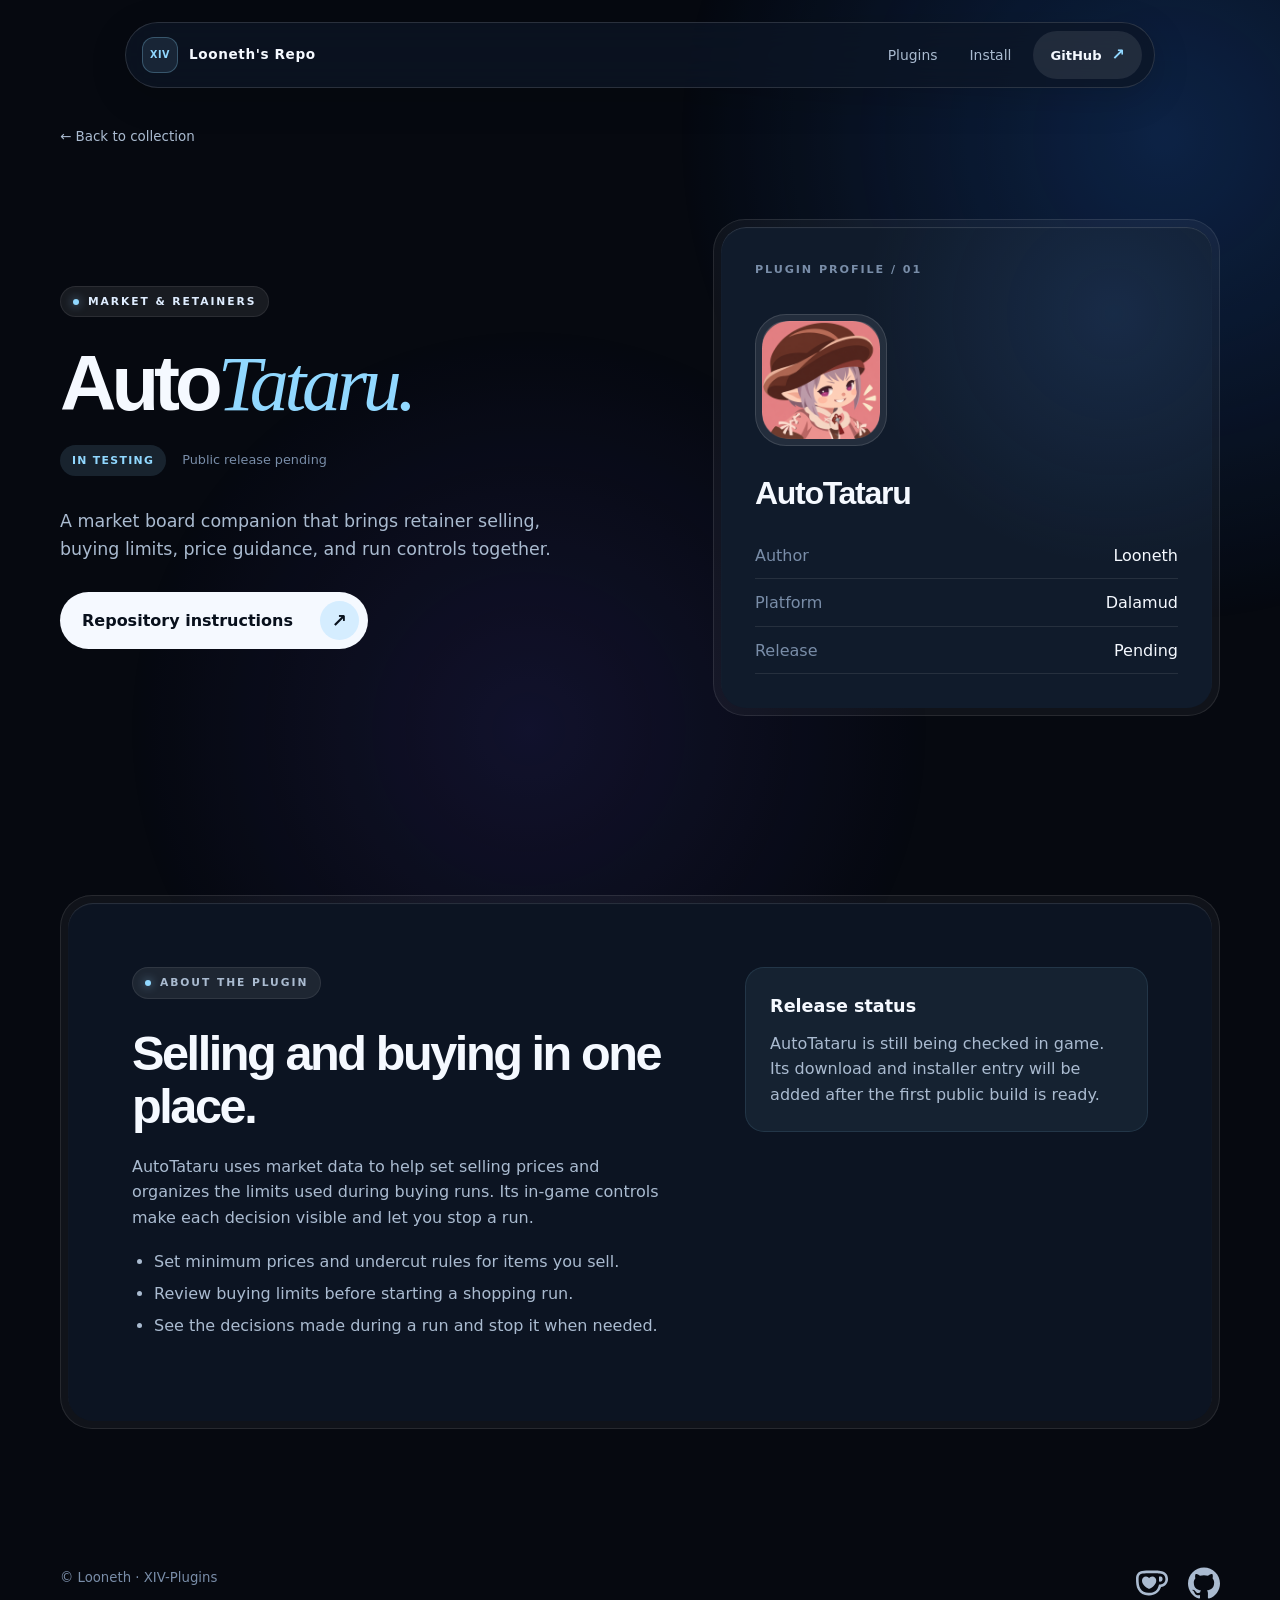
==== docs/plugins/autotataru/index.html @ 095dea59 "Initial release" ====
<!doctype html>
<html lang="en">
<head>
  <meta charset="utf-8">
  <meta name="viewport" content="width=device-width, initial-scale=1">
  <meta name="theme-color" content="#060910">
  <meta name="description" content="AutoTataru is Looneth's market board companion for retainer selling and price-guided buying. Public release pending.">
  <title>AutoTataru · XIV-Plugins</title>
  <link rel="icon" type="image/svg+xml" href="data:image/svg+xml,%3Csvg xmlns='http://www.w3.org/2000/svg' viewBox='0 0 64 64'%3E%3Crect x='3' y='3' width='58' height='58' rx='18' fill='%23060910' stroke='%2391d8ff' stroke-width='3'/%3E%3Ctext x='32' y='39' text-anchor='middle' font-family='sans-serif' font-size='20' font-weight='700' fill='%23f5f9ff'%3EXIV%3C/text%3E%3C/svg%3E">
  <link rel="stylesheet" href="../../assets/styles.css">
</head>
<body>
  <div class="ambient" aria-hidden="true"></div>
  <header class="site-nav">
    <div class="nav-inner">
      <a class="brand" href="../../" aria-label="Looneth's Repo home"><span class="brand-seal" aria-hidden="true">XIV</span><span>Looneth's Repo</span></a>
      <nav aria-label="Primary"><a href="../../#collection">Plugins</a><a href="../../#install">Install</a></nav>
      <a class="nav-github" href="https://github.com/EY4O/XIV-Plugins">GitHub <span aria-hidden="true">↗</span></a>
    </div>
  </header>

  <main class="layout-shell">
    <a class="back-link" href="../../">← Back to collection</a>
    <section class="detail-hero" aria-labelledby="plugin-name">
      <div class="detail-copy" data-reveal>
        <p class="eyebrow"><span class="eyebrow-point" aria-hidden="true"></span> Market &amp; retainers</p>
        <h1 id="plugin-name">Auto<em>Tataru.</em></h1>
        <div class="detail-status"><span class="status">In testing</span><span>Public release pending</span></div>
        <p class="detail-summary">A market board companion that brings retainer selling, buying limits, price guidance, and run controls together.</p>
        <a class="cta" href="../../#install"><span>Repository instructions</span><span class="cta-icon" aria-hidden="true">↗</span></a>
      </div>
      <div class="detail-shell" data-reveal>
        <div class="detail-card">
          <p class="overline">Plugin profile / 01</p>
          <div class="feature-icon-shell"><div class="feature-icon-core"><img src="../../assets/autotataru-icon.png" alt="AutoTataru icon" width="116" height="116"></div></div>
          <h2>AutoTataru</h2>
          <dl>
            <div><dt>Author</dt><dd>Looneth</dd></div>
            <div><dt>Platform</dt><dd>Dalamud</dd></div>
            <div><dt>Release</dt><dd>Pending</dd></div>
          </dl>
        </div>
      </div>
    </section>

    <section class="detail-content" aria-labelledby="about-title" data-reveal>
      <div class="content-shell">
        <div class="content-core">
          <div>
            <p class="eyebrow"><span class="eyebrow-point" aria-hidden="true"></span> About the plugin</p>
            <h2 id="about-title">Selling and buying in one place.</h2>
            <p>AutoTataru uses market data to help set selling prices and organizes the limits used during buying runs. Its in-game controls make each decision visible and let you stop a run.</p>
            <ul>
              <li>Set minimum prices and undercut rules for items you sell.</li>
              <li>Review buying limits before starting a shopping run.</li>
              <li>See the decisions made during a run and stop it when needed.</li>
            </ul>
          </div>
          <aside class="release-note">
            <h3>Release status</h3>
            <p>AutoTataru is still being checked in game. Its download and installer entry will be added after the first public build is ready.</p>
          </aside>
        </div>
      </div>
    </section>
  </main>

  <footer class="site-footer layout-shell">
    <span>© Looneth · XIV-Plugins</span>
    <div class="footer-social" aria-label="Community links">
      <a class="social-link" href="https://ko-fi.com/looneth" aria-label="Support Looneth on Ko-fi" title="Ko-fi"><span class="social-icon social-kofi" aria-hidden="true"></span></a>
      <a class="social-link" href="https://github.com/EY4O/XIV-Plugins" aria-label="XIV-Plugins on GitHub" title="GitHub"><span class="social-icon social-github" aria-hidden="true"></span></a>
    </div>
  </footer>
  <script>
    if ('IntersectionObserver' in window && !matchMedia('(prefers-reduced-motion: reduce)').matches) {
      const blocks = document.querySelectorAll('[data-reveal]');
      document.documentElement.classList.add('motion');
      blocks.forEach(block => block.classList.add('awaiting-reveal'));
      const observer = new IntersectionObserver(entries => {
        entries.forEach(entry => {
          if (!entry.isIntersecting) return;
          entry.target.classList.remove('awaiting-reveal');
          entry.target.classList.add('revealed');
          observer.unobserve(entry.target);
        });
      }, { threshold: 0.08 });
      blocks.forEach(block => observer.observe(block));
    }
  </script>
</body>
</html>
---- docs/assets/styles.css ----
:root {
  color-scheme: dark;
  --bg: #060910;
  --surface: #0c1422;
  --surface-2: #101b2b;
  --text: #f5f9ff;
  --muted: #aabbd0;
  --subtle: #798da8;
  --accent: #91d8ff;
  --line: rgba(245, 249, 255, .11);
  font-family: "Geist", "Segoe UI Variable", system-ui, sans-serif;
  font-synthesis: none;
}
* { box-sizing: border-box; }
html { scroll-behavior: smooth; }
body { margin: 0; min-width: 320px; background: var(--bg); color: var(--text); line-height: 1.6; }
body > *:not(.ambient) { position: relative; z-index: 1; }
.ambient { position: fixed; inset: -12%; z-index: 0; pointer-events: none; background: radial-gradient(circle at 83% 22%, rgba(30, 95, 193, .39), transparent 31%), radial-gradient(circle at 43% 75%, rgba(71, 61, 171, .24), transparent 33%); opacity: .78; animation: drift 25s cubic-bezier(.32,.72,0,1) infinite alternate; }
@keyframes drift { from { transform: translate3d(-1%, 0, 0); } to { transform: translate3d(1.5%, -1.5%, 0); } }
a { color: inherit; }
button { font: inherit; }
img { max-width: 100%; }
::selection { background: #2265a5; color: #fff; }
.layout-shell { width: min(1160px, calc(100% - 48px)); margin-inline: auto; }

.site-nav { position: sticky !important; top: 18px; z-index: 10 !important; width: min(1030px, calc(100% - 36px)); margin: 22px auto 0; border-radius: 999px; background: rgba(13, 22, 38, .76); box-shadow: inset 0 0 0 1px rgba(255,255,255,.13), 0 10px 38px rgba(0,0,0,.16); backdrop-filter: blur(20px); -webkit-backdrop-filter: blur(20px); }
.nav-inner { min-height: 66px; display: flex; align-items: center; justify-content: space-between; gap: 22px; padding: 8px 13px 8px 17px; }
.brand { display: inline-flex; align-items: center; gap: 11px; flex: none; text-decoration: none; font-size: .85rem; font-weight: 750; letter-spacing: .045em; }
.brand-seal { width: 36px; height: 36px; display: inline-grid; place-items: center; border-radius: 12px; background: rgba(145,216,255,.1); box-shadow: inset 0 0 0 1px rgba(145,216,255,.27); color: var(--accent); font-size: .6rem; font-weight: 700; }
.nav-inner nav { display: flex; align-items: center; gap: 32px; margin-left: auto; }
.nav-inner nav a { color: var(--muted); text-decoration: none; font-size: .87rem; }
.nav-inner nav a:hover { color: var(--text); }
.nav-github { display: inline-flex; align-items: center; gap: 10px; flex: none; padding: 11px 17px; border-radius: 999px; background: rgba(255,255,255,.09); text-decoration: none; font-size: .82rem; font-weight: 650; }
.nav-github span { color: var(--accent); font-size: 1rem; }

.hero { display: grid; grid-template-columns: minmax(0, .98fr) minmax(0, 1.02fr); align-items: center; gap: clamp(42px, 7vw, 105px); min-height: 680px; padding-top: 90px; padding-bottom: 110px; }
.hero-copy { max-width: 560px; }
.eyebrow { display: inline-flex; align-items: center; gap: 9px; width: max-content; max-width: 100%; margin: 0 0 28px; padding: 7px 13px; border-radius: 999px; background: rgba(255,255,255,.075); box-shadow: inset 0 0 0 1px rgba(255,255,255,.08); color: #dfedff; font-size: .67rem; font-weight: 650; letter-spacing: .18em; text-transform: uppercase; }
.eyebrow-point { width: 6px; height: 6px; flex: none; border-radius: 50%; background: var(--accent); box-shadow: 0 0 10px rgba(145,216,255,.66); }
h1, h2, h3, p { margin-top: 0; }
h1, h2, h3 { font-weight: 650; }
h1 { margin-bottom: 26px; font-family: "Clash Display", "Aptos Display", "Segoe UI Variable", sans-serif; font-size: clamp(3.7rem, 6.1vw, 6.5rem); line-height: .99; letter-spacing: -.064em; }
h1 em { color: var(--accent); font-family: "PP Editorial New", "Instrument Serif", Georgia, serif; font-weight: 400; letter-spacing: -.055em; }
.hero-intro { max-width: 500px; margin-bottom: 30px; color: var(--muted); font-size: 1.08rem; line-height: 1.72; }
.hero-note { margin: 20px 0 0; color: var(--subtle); font-size: .82rem; }
.cta { display: inline-flex; align-items: center; justify-content: space-between; gap: 27px; min-height: 57px; padding: 8px 9px 8px 22px; border-radius: 999px; background: var(--text); color: #08101c; text-decoration: none; font-weight: 750; transition: transform .5s cubic-bezier(.32,.72,0,1); }
.cta:active, .copy-button:active { transform: scale(.98); }
.cta-icon { display: inline-grid; place-items: center; width: 39px; height: 39px; border-radius: 50%; background: #d5edff; font-size: 1.15rem; transition: transform .5s cubic-bezier(.32,.72,0,1); }
.cta:hover .cta-icon { transform: translate(3px,-2px) scale(1.05); }

.feature-shell, .install-shell, .detail-shell, .content-shell { padding: 8px; border-radius: 32px; background: rgba(255,255,255,.045); box-shadow: inset 0 0 0 1px rgba(255,255,255,.095); }
.feature-shell { scroll-margin-top: 110px; transform: rotate(1.5deg); transition: transform .7s cubic-bezier(.32,.72,0,1); }
.feature-shell:hover { transform: rotate(0) translateY(-4px); }
.feature-card { min-height: 505px; display: flex; flex-direction: column; padding: 30px; border-radius: 25px; background: radial-gradient(circle at 76% 25%, rgba(64,126,218,.22), transparent 45%), var(--surface-2); box-shadow: inset 0 1px 1px rgba(255,255,255,.14); }
.feature-top, .feature-bottom { display: flex; align-items: center; justify-content: space-between; gap: 18px; }
.overline { margin: 0; color: var(--subtle); font-size: .7rem; font-weight: 700; letter-spacing: .17em; text-transform: uppercase; }
.status { display: inline-block; padding: 7px 12px; border-radius: 999px; background: rgba(145,216,255,.13); color: var(--accent); font-size: .68rem; font-weight: 750; letter-spacing: .12em; text-transform: uppercase; white-space: nowrap; }
.feature-icon-shell { width: 132px; height: 132px; margin-top: 48px; padding: 7px; border-radius: 31px; background: rgba(255,255,255,.08); box-shadow: inset 0 0 0 1px rgba(255,255,255,.12); }
.feature-icon-core { width: 100%; height: 100%; overflow: hidden; border-radius: 24px; box-shadow: inset 0 1px 1px rgba(255,255,255,.15); }
.feature-icon-core img { width: 100%; height: 100%; object-fit: cover; }
.feature-content { margin-top: 26px; }
.feature-content h2 { margin: 9px 0 7px; font-family: "Clash Display", "Aptos Display", "Segoe UI Variable", sans-serif; font-size: clamp(2rem, 3vw, 2.65rem); letter-spacing: -.045em; }
.feature-content p:last-child { max-width: 390px; margin-bottom: 0; color: var(--muted); font-size: .97rem; }
.feature-bottom { margin-top: auto; padding-top: 23px; color: var(--subtle); font-size: .79rem; }
.round-link { width: 44px; height: 44px; display: inline-grid; place-items: center; border-radius: 50%; background: var(--text); color: #08101c; text-decoration: none; font-size: 1.3rem; transition: transform .5s cubic-bezier(.32,.72,0,1); }
.round-link:hover { transform: translate(3px,-3px) scale(1.05); }

.install-section { padding-top: 92px; padding-bottom: 136px; scroll-margin-top: 125px; }
.install-core { display: grid; grid-template-columns: minmax(0, .85fr) minmax(0, 1.15fr); gap: 72px; padding: clamp(32px, 5vw, 70px); border-radius: 25px; background: var(--surface); box-shadow: inset 0 1px 1px rgba(255,255,255,.13); }
.install-heading h2 { max-width: 390px; margin-bottom: 20px; font-family: "Clash Display", "Aptos Display", "Segoe UI Variable", sans-serif; font-size: clamp(2.4rem, 4vw, 4rem); line-height: 1.04; letter-spacing: -.055em; }
.install-heading p:last-child { max-width: 360px; color: var(--muted); }
.steps { list-style: none; margin: 0; padding: 0; }
.steps li { display: grid; grid-template-columns: 30px 1fr; gap: 15px; padding: 15px 0; box-shadow: inset 0 -1px rgba(255,255,255,.09); }
.steps li:first-child { padding-top: 0; }
.steps li span { color: var(--accent); font-family: "Geist Mono", "Cascadia Code", monospace; font-size: .78rem; }
.steps p { margin: 0; color: var(--muted); font-size: .94rem; }
.steps strong { color: var(--text); font-weight: 600; }
kbd { padding: 2px 6px; border-radius: 5px; background: rgba(255,255,255,.09); color: var(--text); font-family: "Geist Mono", "Cascadia Code", monospace; font-size: .8em; }
.feed-row { display: flex; align-items: stretch; gap: 9px; margin-top: 23px; }
.feed-row code { display: flex; align-items: center; flex: 1; min-width: 0; overflow-wrap: anywhere; padding: 13px 15px; border-radius: 14px; background: rgba(255,255,255,.045); box-shadow: inset 0 0 0 1px rgba(255,255,255,.075); color: #e5f2ff; font-family: "Geist Mono", "Cascadia Code", monospace; font-size: .78rem; }
.copy-button { display: inline-flex; align-items: center; gap: 9px; flex: none; padding: 7px 8px 7px 17px; border: 0; border-radius: 999px; background: var(--text); color: #08101c; font-size: .82rem; font-weight: 750; cursor: pointer; transition: transform .5s cubic-bezier(.32,.72,0,1); }
.copy-symbol { display: inline-grid; place-items: center; width: 31px; height: 31px; border-radius: 50%; background: #d5edff; font-size: 1rem; transition: transform .5s cubic-bezier(.32,.72,0,1); }
.copy-button:hover .copy-symbol { transform: translate(2px,-2px) scale(1.05); }
.copy-feedback { min-height: 1.5em; margin: 10px 0 0; color: var(--accent); font-size: .85rem; }
.feed-note { margin: 0; color: var(--subtle); font-size: .82rem; }
.site-footer { display: flex; justify-content: space-between; flex-wrap: wrap; gap: 12px 30px; padding-bottom: 42px; color: var(--subtle); font-size: .83rem; }
.site-footer a { color: var(--muted); text-decoration: none; }
.site-footer a:hover { color: var(--text); }
.footer-social { display: flex; align-items: center; gap: 8px; margin: -6px -6px -6px 0; }
.social-link { width: 44px; height: 44px; display: inline-grid; place-items: center; border-radius: 50%; }
.social-icon { display: block; width: 32px; height: 32px; background: var(--muted); -webkit-mask-repeat: no-repeat; mask-repeat: no-repeat; -webkit-mask-position: center; mask-position: center; -webkit-mask-size: contain; mask-size: contain; transition: background-color .3s cubic-bezier(.32,.72,0,1), transform .3s cubic-bezier(.32,.72,0,1); }
.social-kofi { -webkit-mask-image: url('kofi.svg'); mask-image: url('kofi.svg'); }
.social-github { -webkit-mask-image: url('github.svg'); mask-image: url('github.svg'); }
.social-link:hover .social-icon, .social-link:focus-visible .social-icon { background: var(--accent); transform: translateY(-2px); }
.social-link:hover .social-kofi, .social-link:focus-visible .social-kofi { background: #ff6433; }

.back-link { display: inline-block; margin-top: 38px; color: var(--muted); text-decoration: none; font-size: .84rem; }
.back-link:hover { color: var(--text); }
.detail-hero { display: grid; grid-template-columns: minmax(0, 1fr) minmax(0, .9fr); gap: clamp(45px, 7vw, 110px); align-items: center; min-height: 640px; padding-top: 70px; padding-bottom: 105px; }
.detail-copy h1 { margin-bottom: 22px; }
.detail-summary { max-width: 520px; margin-bottom: 28px; color: var(--muted); font-size: 1.09rem; }
.detail-status { display: flex; align-items: center; gap: 16px; margin-bottom: 32px; }
.detail-status span:last-child { color: var(--subtle); font-size: .8rem; }
.detail-card { min-height: 480px; display: flex; flex-direction: column; padding: 34px; border-radius: 25px; background: radial-gradient(circle at 80% 18%, rgba(64,126,218,.16), transparent 45%), var(--surface-2); box-shadow: inset 0 1px 1px rgba(255,255,255,.14); }
.detail-card .feature-icon-shell { margin-top: 35px; }
.detail-card h2 { margin: 22px 0 13px; font-family: "Clash Display", "Aptos Display", "Segoe UI Variable", sans-serif; font-size: 2rem; letter-spacing: -.04em; }
.detail-card dl { margin: auto 0 0; }
.detail-card dl div { display: flex; justify-content: space-between; gap: 15px; padding: 11px 0; box-shadow: inset 0 -1px rgba(255,255,255,.09); }
.detail-card dt { color: var(--subtle); }
.detail-card dd { margin: 0; text-align: right; }
.detail-content { padding-top: 74px; padding-bottom: 138px; }
.content-core { display: grid; grid-template-columns: minmax(0, 1.15fr) minmax(260px, .85fr); gap: 68px; padding: clamp(30px, 5vw, 70px); border-radius: 25px; background: var(--surface); box-shadow: inset 0 1px 1px rgba(255,255,255,.13); }
.content-core h2 { margin-bottom: 20px; font-family: "Clash Display", "Aptos Display", "Segoe UI Variable", sans-serif; font-size: clamp(2.2rem, 3.8vw, 3.6rem); line-height: 1.1; letter-spacing: -.05em; }
.content-core p, .content-core li { color: var(--muted); }
.content-core ul { padding-left: 22px; }
.content-core li { padding: 3px 0; }
.release-note { align-self: start; padding: 25px; border-radius: 19px; background: rgba(145,216,255,.065); box-shadow: inset 0 0 0 1px rgba(145,216,255,.11); }
.release-note h3 { margin-bottom: 10px; font-size: 1.1rem; }
.release-note p:last-child { margin-bottom: 0; }

html.motion [data-reveal].awaiting-reveal { opacity: 0; transform: translateY(42px); }
html.motion [data-reveal].revealed { opacity: 1; transform: translateY(0); transition: opacity .85s cubic-bezier(.32,.72,0,1), transform .85s cubic-bezier(.32,.72,0,1); }
:focus-visible { outline: 3px solid var(--accent); outline-offset: 4px; }
@media (max-width: 768px) {
  .layout-shell { width: calc(100% - 32px); }
  .site-nav { top: 12px; width: calc(100% - 24px); margin-top: 12px; }
  .nav-inner { min-height: 58px; padding: 7px 9px 7px 13px; gap: 11px; }
  .brand { gap: 7px; font-size: .72rem; }
  .brand-seal { width: 31px; height: 31px; font-size: .52rem; border-radius: 10px; }
  .nav-inner nav { gap: 15px; }
  .nav-inner nav a { font-size: .76rem; }
  .nav-github { display: none; }
  .hero, .detail-hero { grid-template-columns: 1fr; min-height: 0; gap: 48px; padding-top: 73px; padding-bottom: 85px; }
  .hero-copy { max-width: none; }
  h1 { max-width: 640px; font-size: clamp(3.6rem, 11vw, 5.7rem); }
  .feature-shell { transform: none; }
  .feature-shell:hover { transform: translateY(-3px); }
  .install-section { padding-top: 48px; padding-bottom: 100px; }
  .install-core, .content-core { grid-template-columns: 1fr; gap: 37px; padding: 34px; }
  .detail-content { padding-top: 40px; padding-bottom: 100px; }
}
@media (max-width: 500px) {
  .hero { padding-top: 58px; gap: 45px; }
  h1 { font-size: clamp(3.2rem, 12vw, 4.5rem); }
  .feature-card { min-height: 470px; padding: 25px; }
  .feature-icon-shell { margin-top: 40px; }
  .install-core, .content-core { padding: 27px; }
  .feed-row { flex-wrap: wrap; }
  .feed-row code, .copy-button { width: 100%; }
  .copy-button { justify-content: space-between; }
  .detail-card { min-height: 440px; padding: 27px; }
}
@media (prefers-reduced-motion: reduce) {
  html { scroll-behavior: auto; }
  .ambient { animation: none; }
  .feature-shell, .cta, .cta-icon, .round-link, .copy-button, .copy-symbol, .social-icon, html.motion [data-reveal].revealed { transition: none; }
  html.motion [data-reveal].awaiting-reveal { opacity: 1; transform: none; }
}
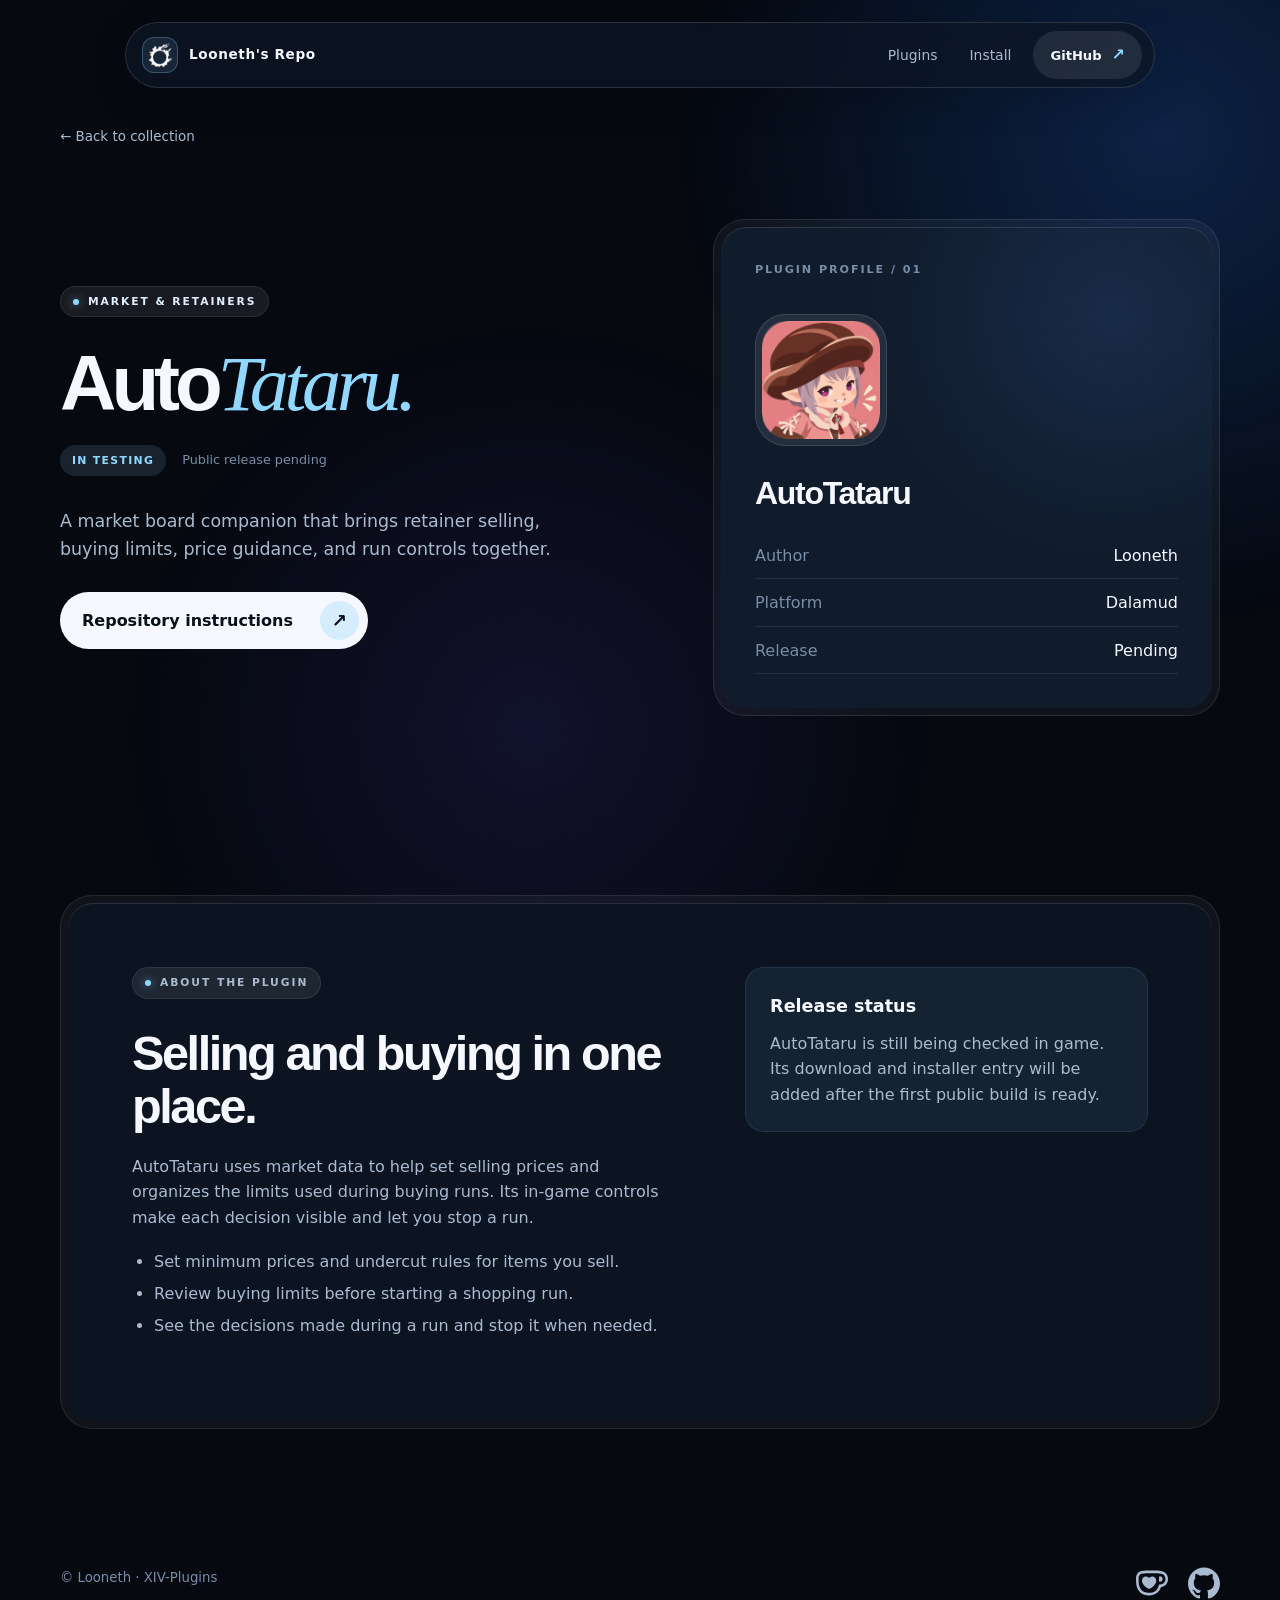
==== commit 68955c2b: "Use Dalamud icon in site navigation and favicon" ====
--- a/docs/plugins/autotataru/index.html
+++ b/docs/plugins/autotataru/index.html
@@ -6,14 +6,14 @@
   <meta name="theme-color" content="#060910">
   <meta name="description" content="AutoTataru is Looneth's market board companion for retainer selling and price-guided buying. Public release pending.">
   <title>AutoTataru · XIV-Plugins</title>
-  <link rel="icon" type="image/svg+xml" href="data:image/svg+xml,%3Csvg xmlns='http://www.w3.org/2000/svg' viewBox='0 0 64 64'%3E%3Crect x='3' y='3' width='58' height='58' rx='18' fill='%23060910' stroke='%2391d8ff' stroke-width='3'/%3E%3Ctext x='32' y='39' text-anchor='middle' font-family='sans-serif' font-size='20' font-weight='700' fill='%23f5f9ff'%3EXIV%3C/text%3E%3C/svg%3E">
+  <link rel="icon" type="image/png" href="../../assets/dalamud.png">
   <link rel="stylesheet" href="../../assets/styles.css">
 </head>
 <body>
   <div class="ambient" aria-hidden="true"></div>
   <header class="site-nav">
     <div class="nav-inner">
-      <a class="brand" href="../../" aria-label="Looneth's Repo home"><span class="brand-seal" aria-hidden="true">XIV</span><span>Looneth's Repo</span></a>
+      <a class="brand" href="../../" aria-label="Looneth's Repo home"><span class="brand-seal" aria-hidden="true"><img src="../../assets/dalamud.png" alt="" width="28" height="28"></span><span>Looneth's Repo</span></a>
       <nav aria-label="Primary"><a href="../../#collection">Plugins</a><a href="../../#install">Install</a></nav>
       <a class="nav-github" href="https://github.com/EY4O/XIV-Plugins">GitHub <span aria-hidden="true">↗</span></a>
     </div>
--- a/docs/assets/styles.css
+++ b/docs/assets/styles.css
@@ -26,7 +26,8 @@
 .site-nav { position: sticky !important; top: 18px; z-index: 10 !important; width: min(1030px, calc(100% - 36px)); margin: 22px auto 0; border-radius: 999px; background: rgba(13, 22, 38, .76); box-shadow: inset 0 0 0 1px rgba(255,255,255,.13), 0 10px 38px rgba(0,0,0,.16); backdrop-filter: blur(20px); -webkit-backdrop-filter: blur(20px); }
 .nav-inner { min-height: 66px; display: flex; align-items: center; justify-content: space-between; gap: 22px; padding: 8px 13px 8px 17px; }
 .brand { display: inline-flex; align-items: center; gap: 11px; flex: none; text-decoration: none; font-size: .85rem; font-weight: 750; letter-spacing: .045em; }
-.brand-seal { width: 36px; height: 36px; display: inline-grid; place-items: center; border-radius: 12px; background: rgba(145,216,255,.1); box-shadow: inset 0 0 0 1px rgba(145,216,255,.27); color: var(--accent); font-size: .6rem; font-weight: 700; }
+.brand-seal { width: 36px; height: 36px; display: inline-grid; place-items: center; border-radius: 12px; background: rgba(145,216,255,.1); box-shadow: inset 0 0 0 1px rgba(145,216,255,.27); }
+.brand-seal img { display: block; width: 28px; height: 28px; object-fit: contain; }
 .nav-inner nav { display: flex; align-items: center; gap: 32px; margin-left: auto; }
 .nav-inner nav a { color: var(--muted); text-decoration: none; font-size: .87rem; }
 .nav-inner nav a:hover { color: var(--text); }
@@ -126,7 +127,8 @@
   .site-nav { top: 12px; width: calc(100% - 24px); margin-top: 12px; }
   .nav-inner { min-height: 58px; padding: 7px 9px 7px 13px; gap: 11px; }
   .brand { gap: 7px; font-size: .72rem; }
-  .brand-seal { width: 31px; height: 31px; font-size: .52rem; border-radius: 10px; }
+  .brand-seal { width: 31px; height: 31px; border-radius: 10px; }
+  .brand-seal img { width: 24px; height: 24px; }
   .nav-inner nav { gap: 15px; }
   .nav-inner nav a { font-size: .76rem; }
   .nav-github { display: none; }
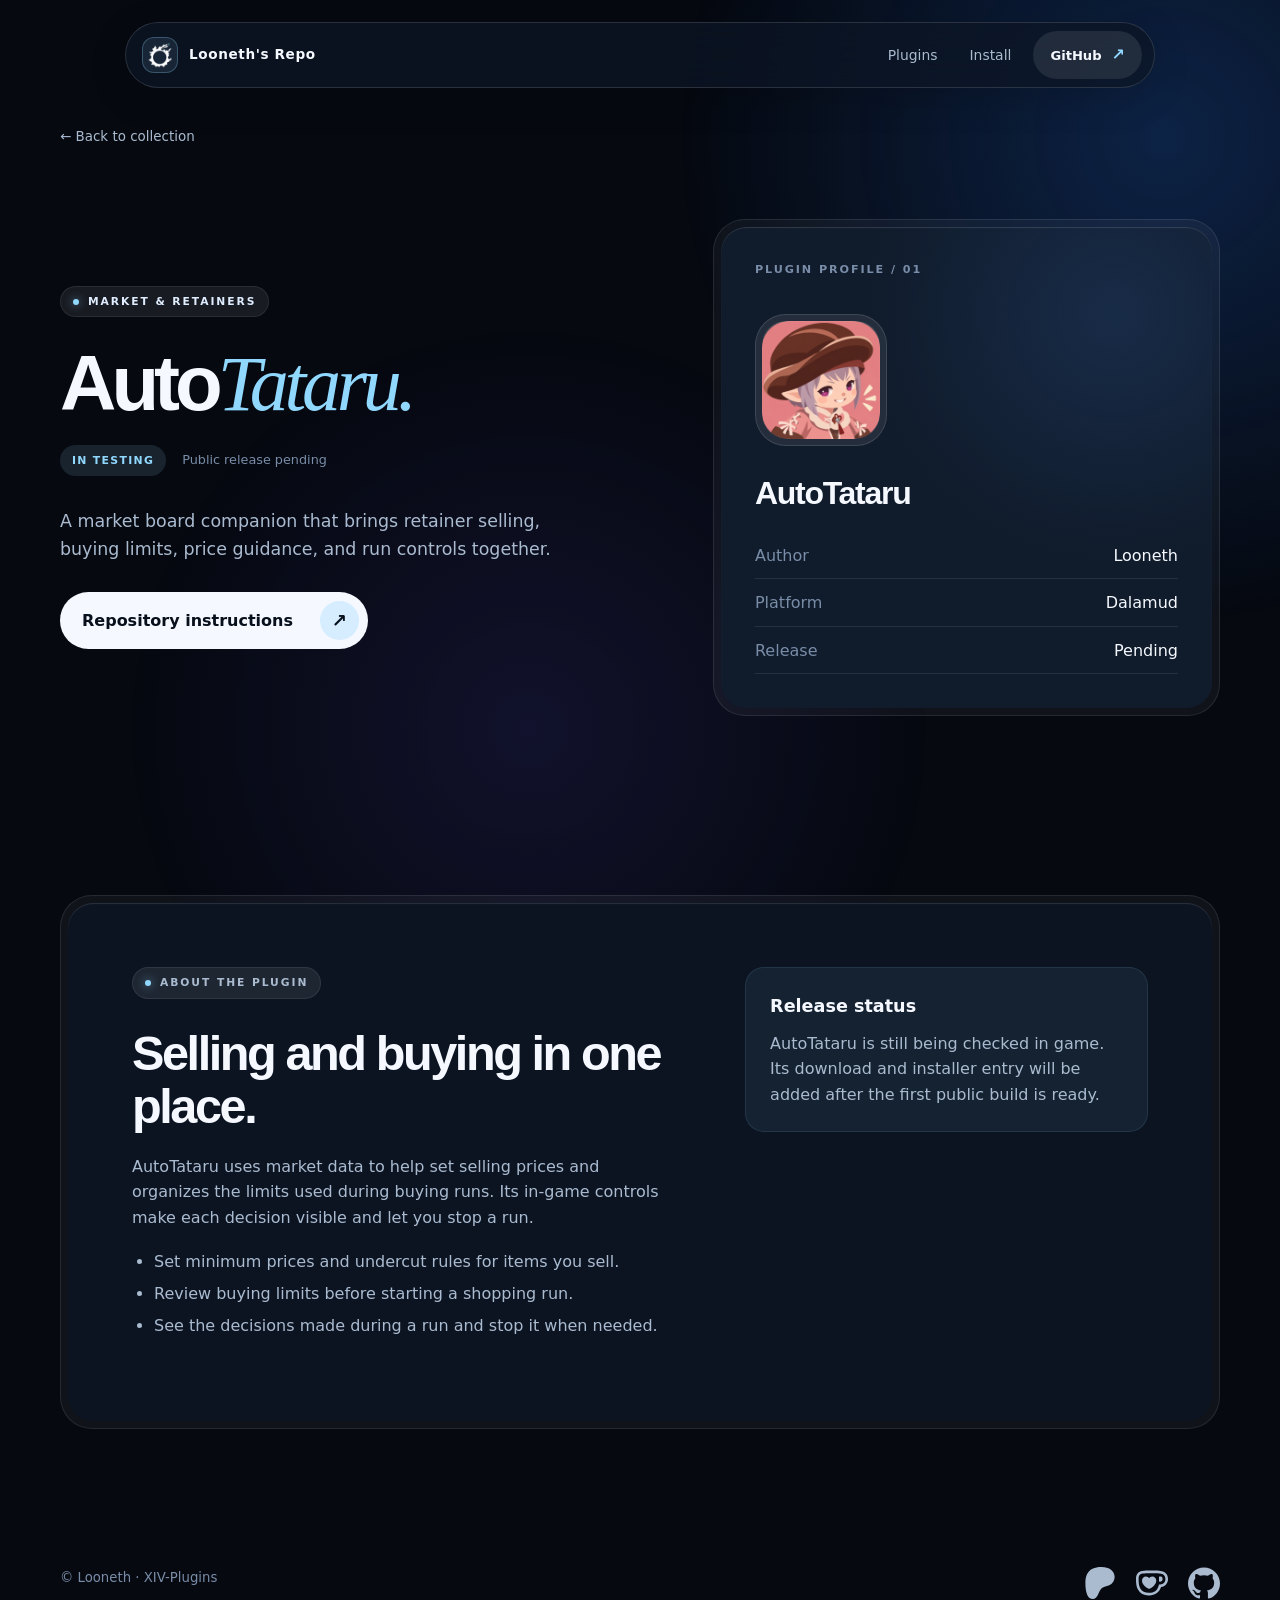
==== commit 19773781: "Add Patreon footer link" ====
--- a/docs/plugins/autotataru/index.html
+++ b/docs/plugins/autotataru/index.html
@@ -68,6 +68,7 @@
   <footer class="site-footer layout-shell">
     <span>© Looneth · XIV-Plugins</span>
     <div class="footer-social" aria-label="Community links">
+      <a class="social-link" href="https://www.patreon.com/Looneth" aria-label="Support Looneth on Patreon" title="Patreon"><span class="social-icon social-patreon" aria-hidden="true"></span></a>
       <a class="social-link" href="https://ko-fi.com/looneth" aria-label="Support Looneth on Ko-fi" title="Ko-fi"><span class="social-icon social-kofi" aria-hidden="true"></span></a>
       <a class="social-link" href="https://github.com/EY4O/XIV-Plugins" aria-label="XIV-Plugins on GitHub" title="GitHub"><span class="social-icon social-github" aria-hidden="true"></span></a>
     </div>
--- a/docs/assets/styles.css
+++ b/docs/assets/styles.css
@@ -90,9 +90,11 @@
 .footer-social { display: flex; align-items: center; gap: 8px; margin: -6px -6px -6px 0; }
 .social-link { width: 44px; height: 44px; display: inline-grid; place-items: center; border-radius: 50%; }
 .social-icon { display: block; width: 32px; height: 32px; background: var(--muted); -webkit-mask-repeat: no-repeat; mask-repeat: no-repeat; -webkit-mask-position: center; mask-position: center; -webkit-mask-size: contain; mask-size: contain; transition: background-color .3s cubic-bezier(.32,.72,0,1), transform .3s cubic-bezier(.32,.72,0,1); }
+.social-patreon { -webkit-mask-image: url('patreon.svg'); mask-image: url('patreon.svg'); }
 .social-kofi { -webkit-mask-image: url('kofi.svg'); mask-image: url('kofi.svg'); }
 .social-github { -webkit-mask-image: url('github.svg'); mask-image: url('github.svg'); }
 .social-link:hover .social-icon, .social-link:focus-visible .social-icon { background: var(--accent); transform: translateY(-2px); }
+.social-link:hover .social-patreon, .social-link:focus-visible .social-patreon { background: linear-gradient(135deg, #ff424d, #ff8a4b); }
 .social-link:hover .social-kofi, .social-link:focus-visible .social-kofi { background: #ff6433; }
 
 .back-link { display: inline-block; margin-top: 38px; color: var(--muted); text-decoration: none; font-size: .84rem; }
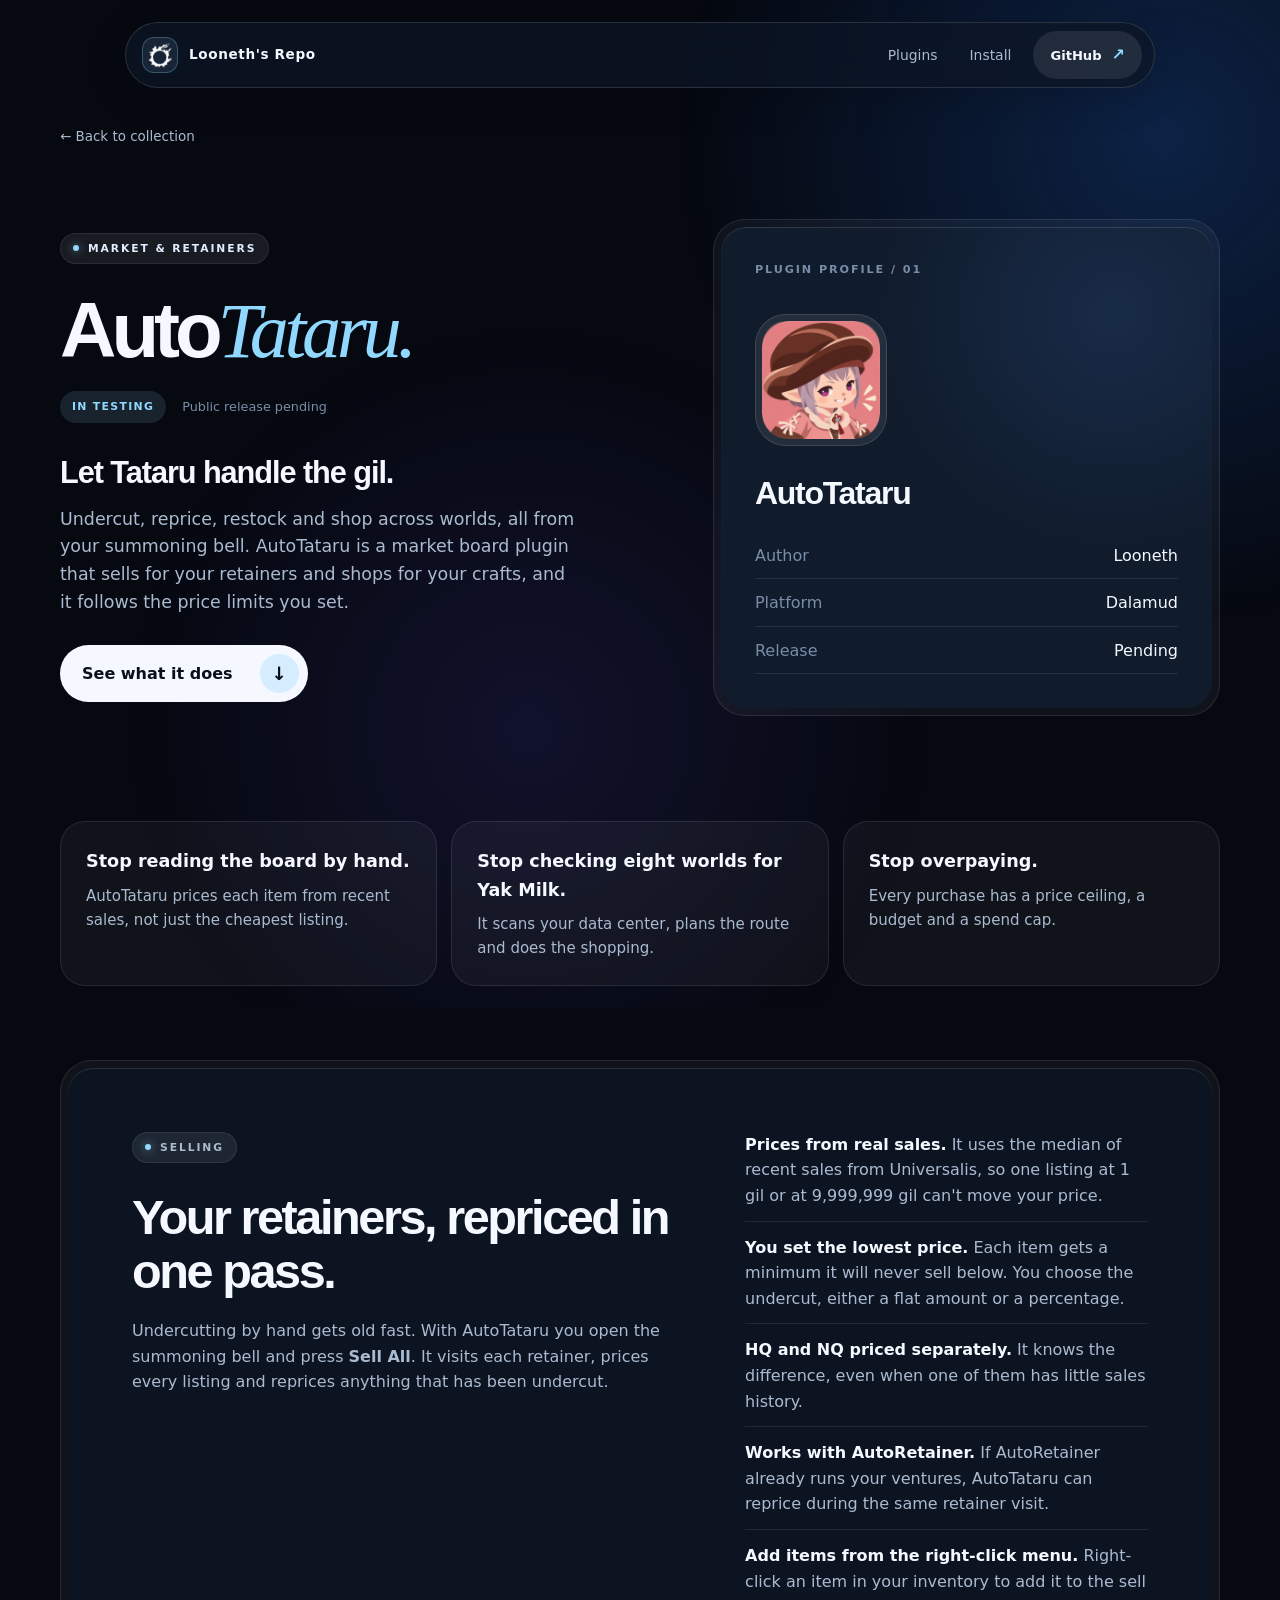
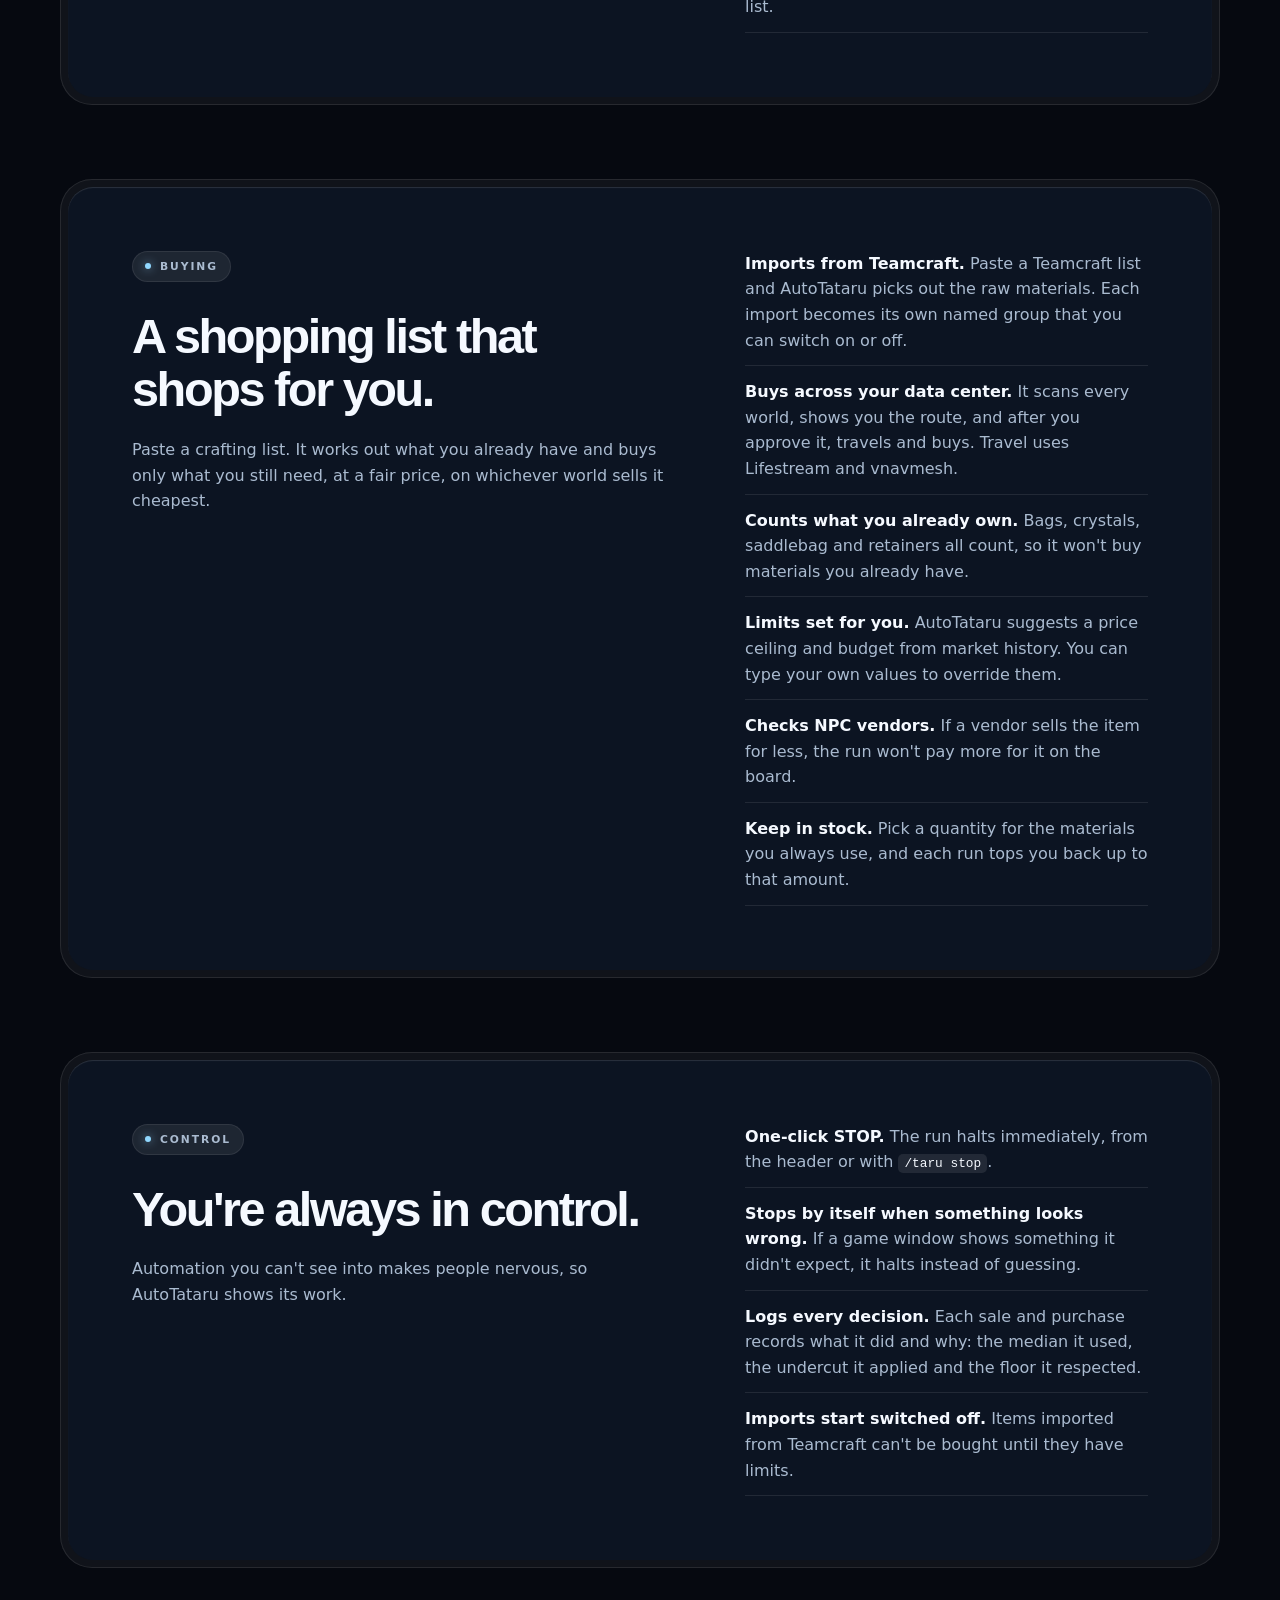
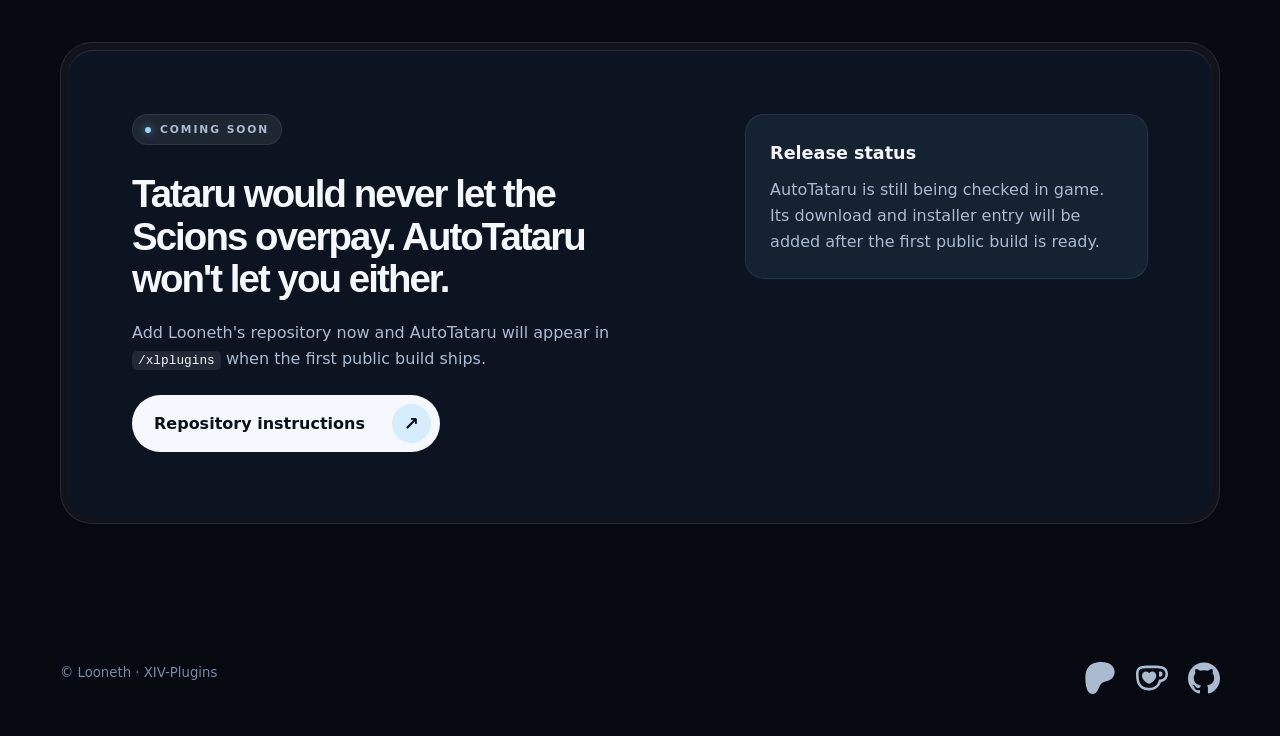
==== commit 3ced3067: "Expand the AutoTataru page with its features Adds a tagline, three highlight cards, and Selling, Buy" ====
--- a/docs/plugins/autotataru/index.html
+++ b/docs/plugins/autotataru/index.html
@@ -4,7 +4,7 @@
   <meta charset="utf-8">
   <meta name="viewport" content="width=device-width, initial-scale=1">
   <meta name="theme-color" content="#060910">
-  <meta name="description" content="AutoTataru is Looneth's market board companion for retainer selling and price-guided buying. Public release pending.">
+  <meta name="description" content="AutoTataru is a Dalamud plugin that reprices your retainers from recent sales, imports Teamcraft lists and shops across your data center within the limits you set. Public release pending.">
   <title>AutoTataru · XIV-Plugins</title>
   <link rel="icon" type="image/png" href="../../assets/dalamud.png">
   <link rel="stylesheet" href="../../assets/styles.css">
@@ -26,8 +26,9 @@
         <p class="eyebrow"><span class="eyebrow-point" aria-hidden="true"></span> Market &amp; retainers</p>
         <h1 id="plugin-name">Auto<em>Tataru.</em></h1>
         <div class="detail-status"><span class="status">In testing</span><span>Public release pending</span></div>
-        <p class="detail-summary">A market board companion that brings retainer selling, buying limits, price guidance, and run controls together.</p>
-        <a class="cta" href="../../#install"><span>Repository instructions</span><span class="cta-icon" aria-hidden="true">↗</span></a>
+        <p class="detail-tagline">Let Tataru handle the gil.</p>
+        <p class="detail-summary">Undercut, reprice, restock and shop across worlds, all from your summoning bell. AutoTataru is a market board plugin that sells for your retainers and shops for your crafts, and it follows the price limits you set.</p>
+        <a class="cta" href="#features"><span>See what it does</span><span class="cta-icon" aria-hidden="true">↓</span></a>
       </div>
       <div class="detail-shell" data-reveal>
         <div class="detail-card">
@@ -43,18 +44,86 @@
       </div>
     </section>
 
-    <section class="detail-content" aria-labelledby="about-title" data-reveal>
+    <section class="hook-strip" id="features" aria-label="Highlights" data-reveal>
+      <div class="hook-card">
+        <h3>Stop reading the board by hand.</h3>
+        <p>AutoTataru prices each item from recent sales, not just the cheapest listing.</p>
+      </div>
+      <div class="hook-card">
+        <h3>Stop checking eight worlds for Yak Milk.</h3>
+        <p>It scans your data center, plans the route and does the shopping.</p>
+      </div>
+      <div class="hook-card">
+        <h3>Stop overpaying.</h3>
+        <p>Every purchase has a price ceiling, a budget and a spend cap.</p>
+      </div>
+    </section>
+
+    <section class="pitch-section" aria-labelledby="selling-title" data-reveal>
       <div class="content-shell">
         <div class="content-core">
           <div>
-            <p class="eyebrow"><span class="eyebrow-point" aria-hidden="true"></span> About the plugin</p>
-            <h2 id="about-title">Selling and buying in one place.</h2>
-            <p>AutoTataru uses market data to help set selling prices and organizes the limits used during buying runs. Its in-game controls make each decision visible and let you stop a run.</p>
-            <ul>
-              <li>Set minimum prices and undercut rules for items you sell.</li>
-              <li>Review buying limits before starting a shopping run.</li>
-              <li>See the decisions made during a run and stop it when needed.</li>
-            </ul>
+            <p class="eyebrow"><span class="eyebrow-point" aria-hidden="true"></span> Selling</p>
+            <h2 id="selling-title">Your retainers, repriced in one pass.</h2>
+            <p>Undercutting by hand gets old fast. With AutoTataru you open the summoning bell and press <strong>Sell All</strong>. It visits each retainer, prices every listing and reprices anything that has been undercut.</p>
+          </div>
+          <ul class="pitch-list">
+            <li><strong>Prices from real sales.</strong> It uses the median of recent sales from Universalis, so one listing at 1 gil or at 9,999,999 gil can't move your price.</li>
+            <li><strong>You set the lowest price.</strong> Each item gets a minimum it will never sell below. You choose the undercut, either a flat amount or a percentage.</li>
+            <li><strong>HQ and NQ priced separately.</strong> It knows the difference, even when one of them has little sales history.</li>
+            <li><strong>Works with AutoRetainer.</strong> If AutoRetainer already runs your ventures, AutoTataru can reprice during the same retainer visit.</li>
+            <li><strong>Add items from the right-click menu.</strong> Right-click an item in your inventory to add it to the sell list.</li>
+          </ul>
+        </div>
+      </div>
+    </section>
+
+    <section class="pitch-section" aria-labelledby="buying-title" data-reveal>
+      <div class="content-shell">
+        <div class="content-core">
+          <div>
+            <p class="eyebrow"><span class="eyebrow-point" aria-hidden="true"></span> Buying</p>
+            <h2 id="buying-title">A shopping list that shops for you.</h2>
+            <p>Paste a crafting list. It works out what you already have and buys only what you still need, at a fair price, on whichever world sells it cheapest.</p>
+          </div>
+          <ul class="pitch-list">
+            <li><strong>Imports from Teamcraft.</strong> Paste a Teamcraft list and AutoTataru picks out the raw materials. Each import becomes its own named group that you can switch on or off.</li>
+            <li><strong>Buys across your data center.</strong> It scans every world, shows you the route, and after you approve it, travels and buys. Travel uses Lifestream and vnavmesh.</li>
+            <li><strong>Counts what you already own.</strong> Bags, crystals, saddlebag and retainers all count, so it won't buy materials you already have.</li>
+            <li><strong>Limits set for you.</strong> AutoTataru suggests a price ceiling and budget from market history. You can type your own values to override them.</li>
+            <li><strong>Checks NPC vendors.</strong> If a vendor sells the item for less, the run won't pay more for it on the board.</li>
+            <li><strong>Keep in stock.</strong> Pick a quantity for the materials you always use, and each run tops you back up to that amount.</li>
+          </ul>
+        </div>
+      </div>
+    </section>
+
+    <section class="pitch-section" aria-labelledby="control-title" data-reveal>
+      <div class="content-shell">
+        <div class="content-core">
+          <div>
+            <p class="eyebrow"><span class="eyebrow-point" aria-hidden="true"></span> Control</p>
+            <h2 id="control-title">You're always in control.</h2>
+            <p>Automation you can't see into makes people nervous, so AutoTataru shows its work.</p>
+          </div>
+          <ul class="pitch-list">
+            <li><strong>One-click STOP.</strong> The run halts immediately, from the header or with <kbd>/taru stop</kbd>.</li>
+            <li><strong>Stops by itself when something looks wrong.</strong> If a game window shows something it didn't expect, it halts instead of guessing.</li>
+            <li><strong>Logs every decision.</strong> Each sale and purchase records what it did and why: the median it used, the undercut it applied and the floor it respected.</li>
+            <li><strong>Imports start switched off.</strong> Items imported from Teamcraft can't be bought until they have limits.</li>
+          </ul>
+        </div>
+      </div>
+    </section>
+
+    <section class="detail-content" aria-labelledby="release-title" data-reveal>
+      <div class="content-shell">
+        <div class="content-core">
+          <div>
+            <p class="eyebrow"><span class="eyebrow-point" aria-hidden="true"></span> Coming soon</p>
+            <h2 id="release-title" class="closing-title">Tataru would never let the Scions overpay. AutoTataru won't let you either.</h2>
+            <p>Add Looneth's repository now and AutoTataru will appear in <kbd>/xlplugins</kbd> when the first public build ships.</p>
+            <a class="cta" href="../../#install"><span>Repository instructions</span><span class="cta-icon" aria-hidden="true">↗</span></a>
           </div>
           <aside class="release-note">
             <h3>Release status</h3>
--- a/docs/assets/styles.css
+++ b/docs/assets/styles.css
@@ -120,6 +120,18 @@
 .release-note { align-self: start; padding: 25px; border-radius: 19px; background: rgba(145,216,255,.065); box-shadow: inset 0 0 0 1px rgba(145,216,255,.11); }
 .release-note h3 { margin-bottom: 10px; font-size: 1.1rem; }
 .release-note p:last-child { margin-bottom: 0; }
+.detail-tagline { margin-bottom: 14px; font-family: "Clash Display", "Aptos Display", "Segoe UI Variable", sans-serif; font-size: clamp(1.5rem, 2.4vw, 2rem); font-weight: 650; line-height: 1.2; letter-spacing: -.035em; }
+.hook-strip { display: grid; grid-template-columns: repeat(3, minmax(0, 1fr)); gap: 14px; scroll-margin-top: 110px; }
+.hook-card { padding: 26px; border-radius: 25px; background: rgba(255,255,255,.045); box-shadow: inset 0 0 0 1px rgba(255,255,255,.095); }
+.hook-card h3 { margin-bottom: 8px; font-size: 1.1rem; }
+.hook-card p { margin: 0; color: var(--muted); font-size: .94rem; }
+.pitch-section { padding-top: 74px; }
+.content-core .pitch-list { list-style: none; margin: 0; padding: 0; }
+.pitch-list li { padding: 13px 0; box-shadow: inset 0 -1px rgba(255,255,255,.09); }
+.pitch-list li:first-child { padding-top: 0; }
+.pitch-list strong { color: var(--text); font-weight: 600; }
+.content-core .closing-title { font-size: clamp(1.9rem, 3vw, 2.7rem); }
+.content-core .cta { margin-top: 8px; }
 
 html.motion [data-reveal].awaiting-reveal { opacity: 0; transform: translateY(42px); }
 html.motion [data-reveal].revealed { opacity: 1; transform: translateY(0); transition: opacity .85s cubic-bezier(.32,.72,0,1), transform .85s cubic-bezier(.32,.72,0,1); }
@@ -142,6 +154,8 @@
   .install-section { padding-top: 48px; padding-bottom: 100px; }
   .install-core, .content-core { grid-template-columns: 1fr; gap: 37px; padding: 34px; }
   .detail-content { padding-top: 40px; padding-bottom: 100px; }
+  .hook-strip { grid-template-columns: 1fr; }
+  .pitch-section { padding-top: 40px; }
 }
 @media (max-width: 500px) {
   .hero { padding-top: 58px; gap: 45px; }
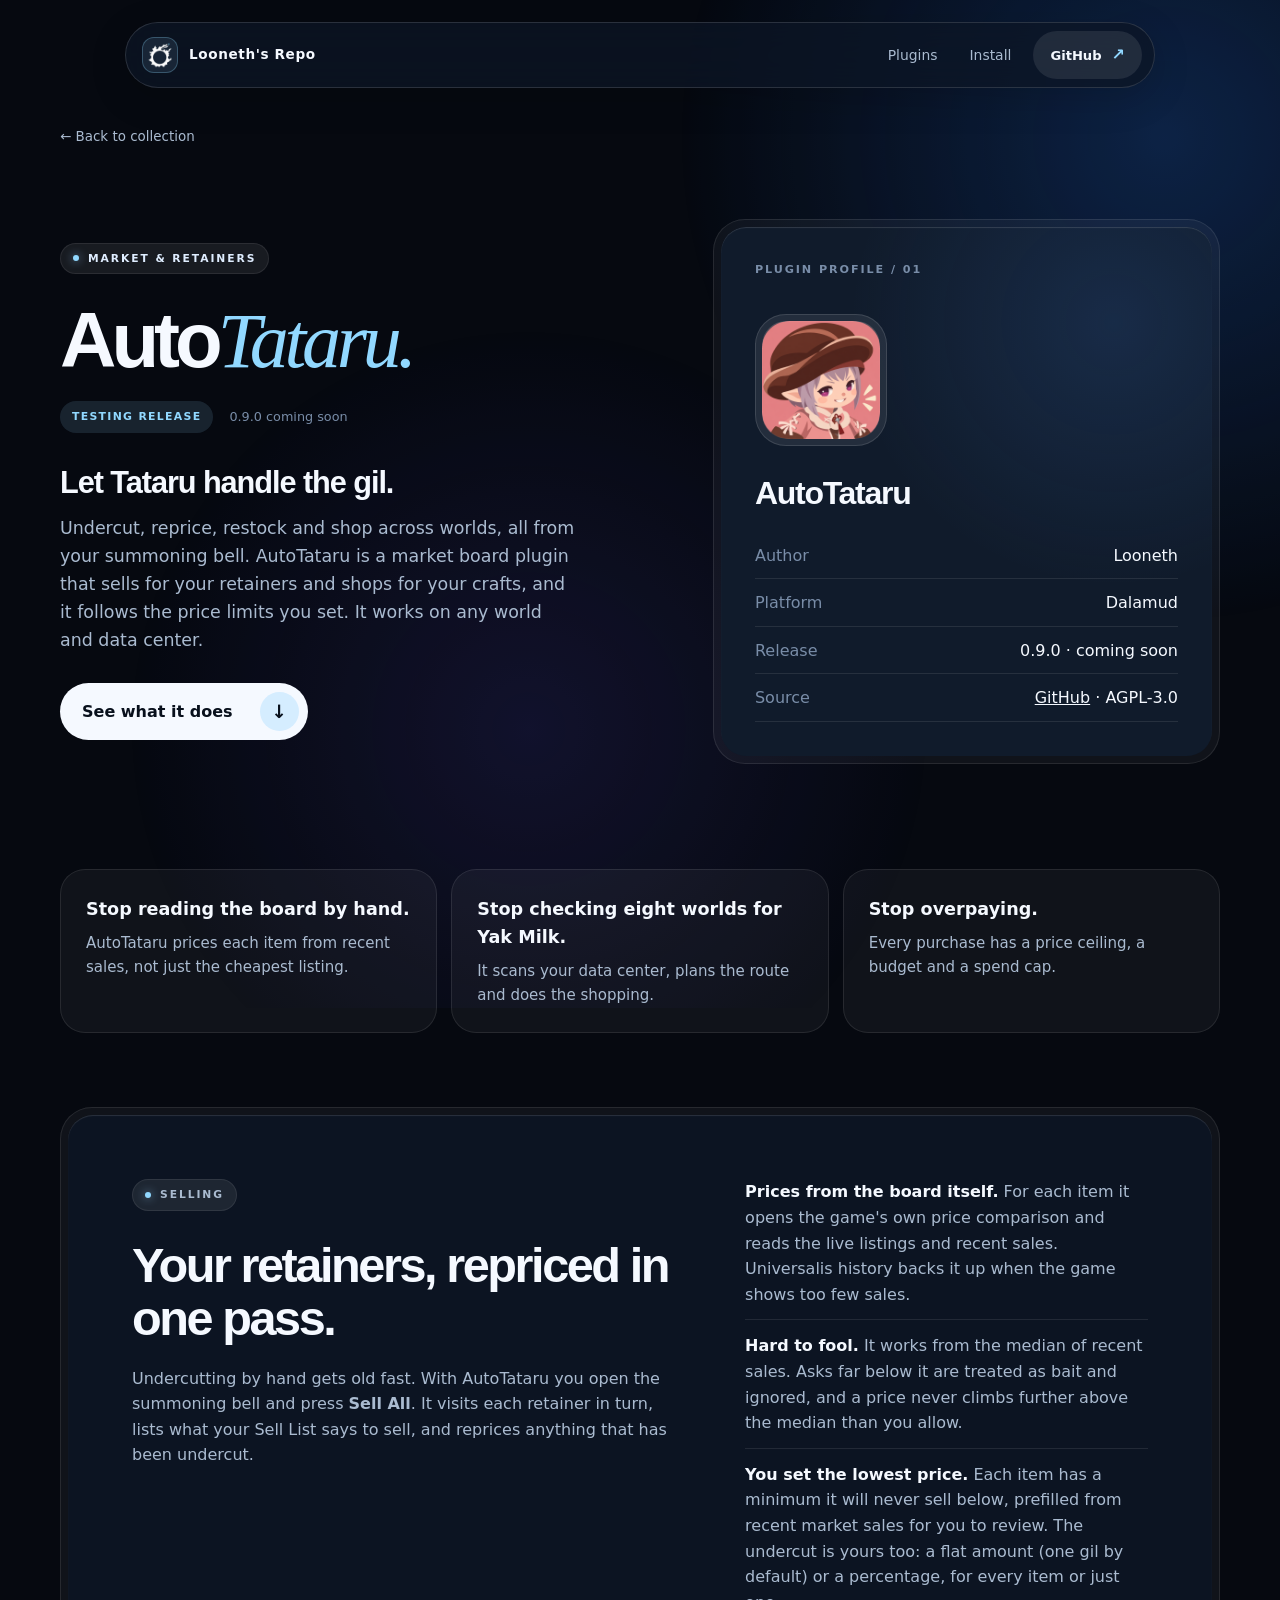
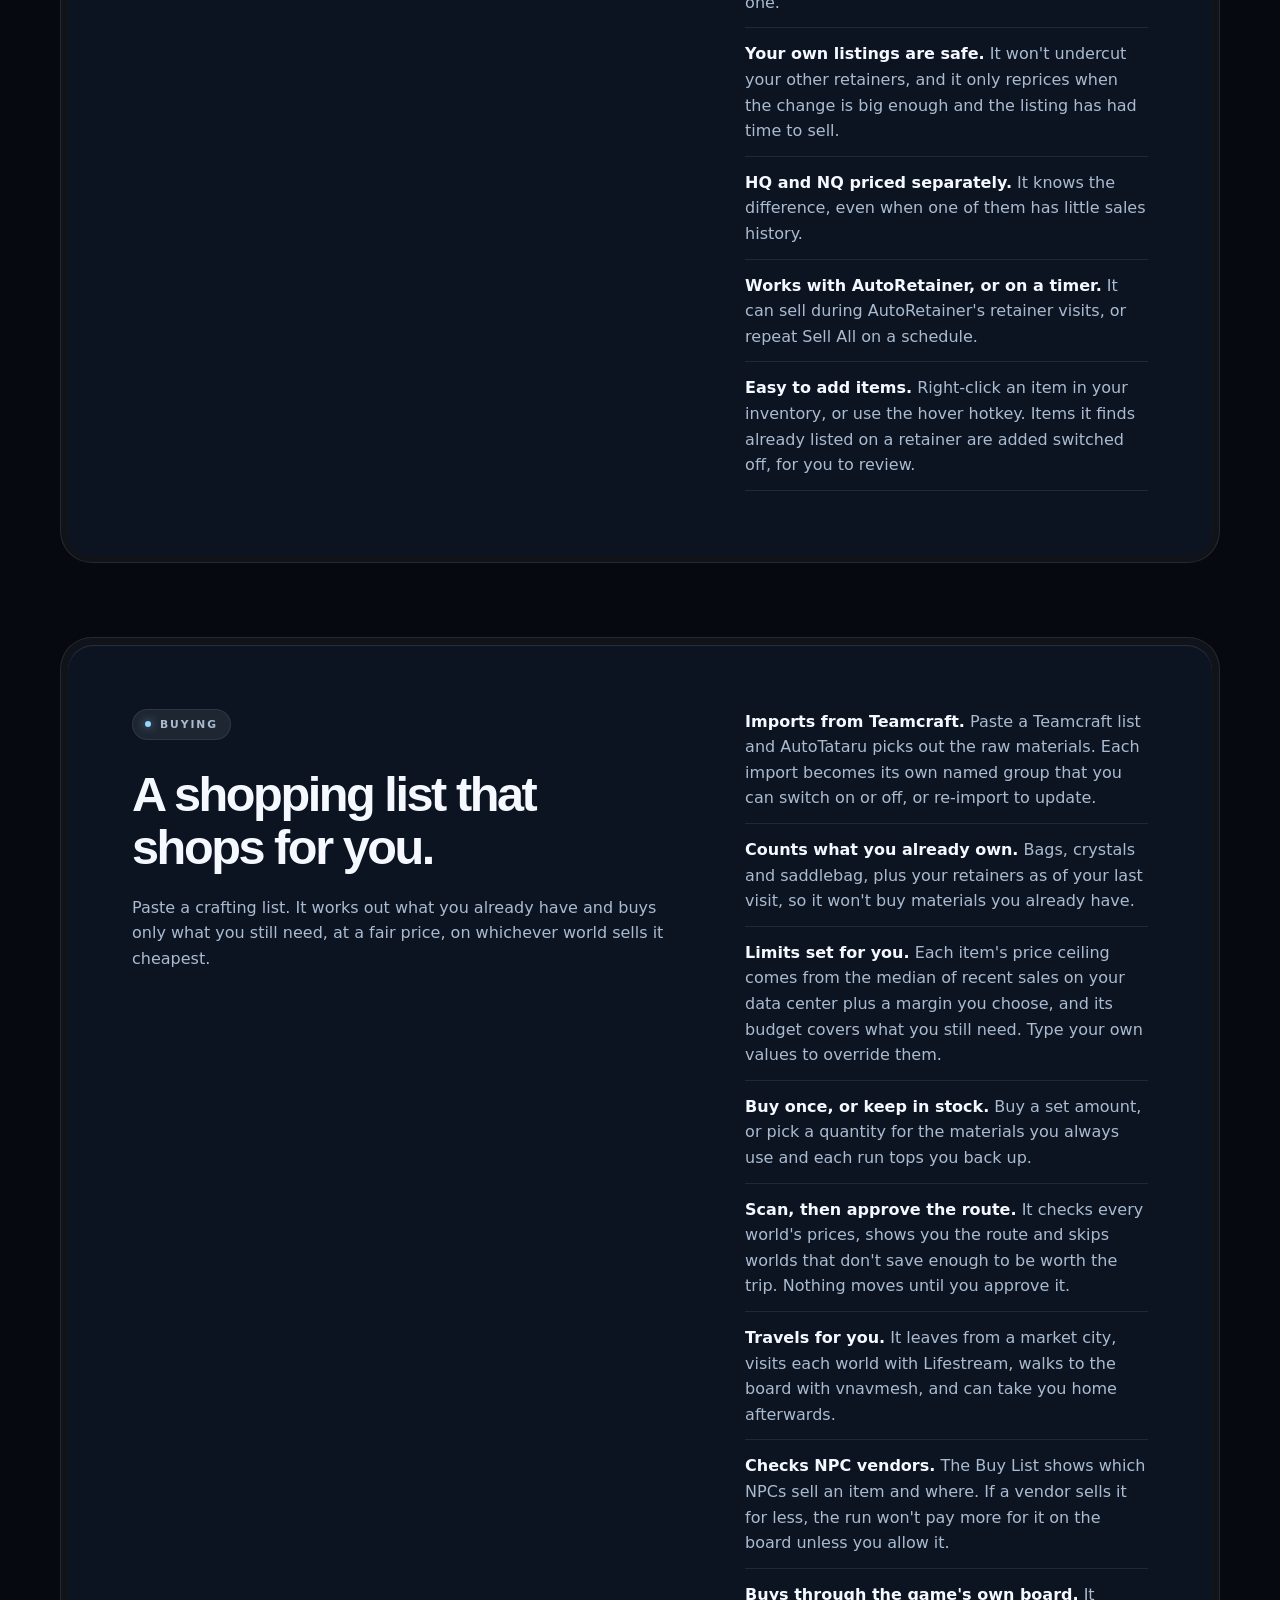
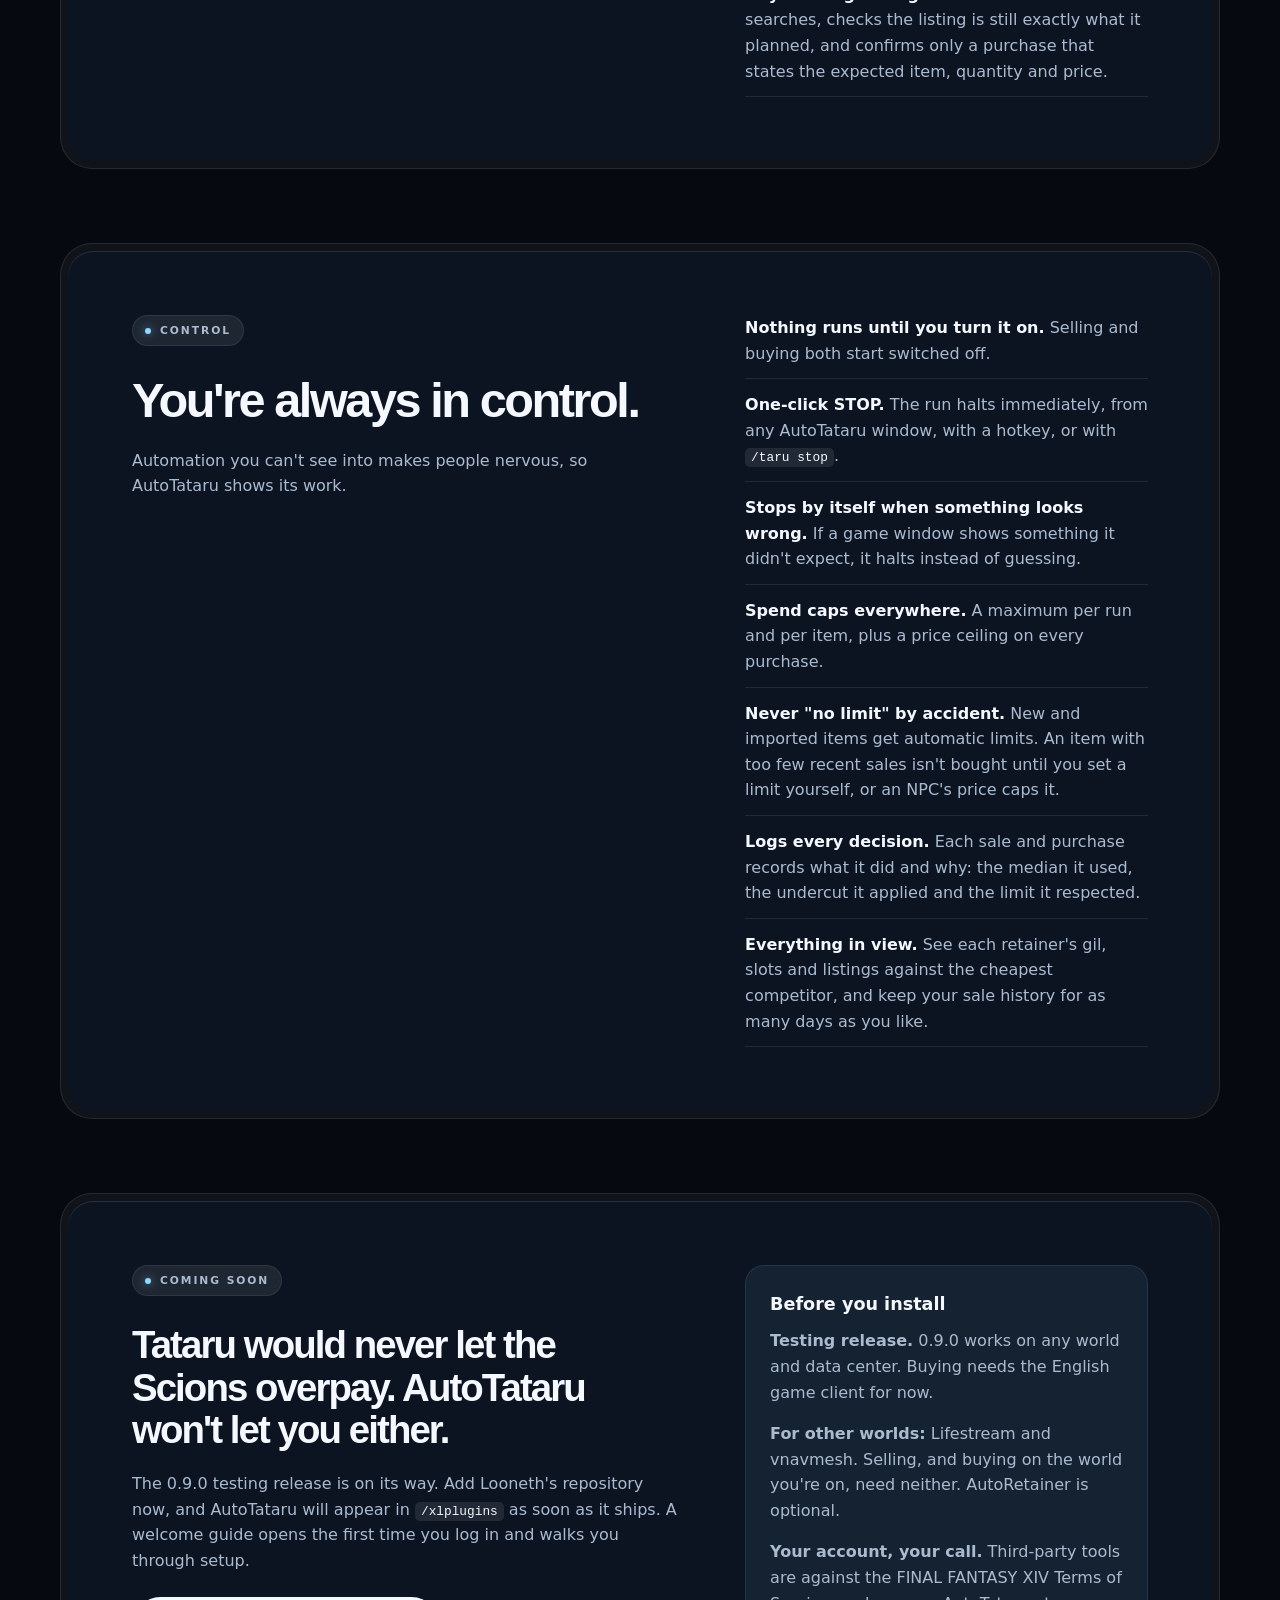
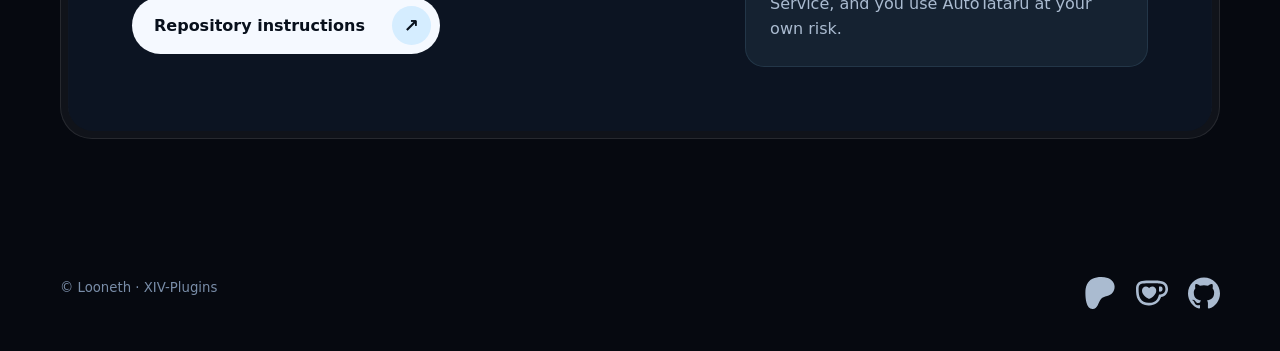
==== commit 26f68775: "Update the AutoTataru page for the upcoming 0.9.0 testing release Describe the plugin's current feat" ====
--- a/docs/plugins/autotataru/index.html
+++ b/docs/plugins/autotataru/index.html
@@ -4,7 +4,7 @@
   <meta charset="utf-8">
   <meta name="viewport" content="width=device-width, initial-scale=1">
   <meta name="theme-color" content="#060910">
-  <meta name="description" content="AutoTataru is a Dalamud plugin that reprices your retainers from recent sales, imports Teamcraft lists and shops across your data center within the limits you set. Public release pending.">
+  <meta name="description" content="AutoTataru is a Dalamud plugin that reprices your retainers from recent sales, imports Teamcraft lists and shops across your data center within the limits you set. Testing release 0.9 coming soon to Looneth's repository.">
   <title>AutoTataru · XIV-Plugins</title>
   <link rel="icon" type="image/png" href="../../assets/dalamud.png">
   <link rel="stylesheet" href="../../assets/styles.css">
@@ -25,9 +25,9 @@
       <div class="detail-copy" data-reveal>
         <p class="eyebrow"><span class="eyebrow-point" aria-hidden="true"></span> Market &amp; retainers</p>
         <h1 id="plugin-name">Auto<em>Tataru.</em></h1>
-        <div class="detail-status"><span class="status">In testing</span><span>Public release pending</span></div>
+        <div class="detail-status"><span class="status">Testing release</span><span>0.9.0 coming soon</span></div>
         <p class="detail-tagline">Let Tataru handle the gil.</p>
-        <p class="detail-summary">Undercut, reprice, restock and shop across worlds, all from your summoning bell. AutoTataru is a market board plugin that sells for your retainers and shops for your crafts, and it follows the price limits you set.</p>
+        <p class="detail-summary">Undercut, reprice, restock and shop across worlds, all from your summoning bell. AutoTataru is a market board plugin that sells for your retainers and shops for your crafts, and it follows the price limits you set. It works on any world and data center.</p>
         <a class="cta" href="#features"><span>See what it does</span><span class="cta-icon" aria-hidden="true">↓</span></a>
       </div>
       <div class="detail-shell" data-reveal>
@@ -35,10 +35,11 @@
           <p class="overline">Plugin profile / 01</p>
           <div class="feature-icon-shell"><div class="feature-icon-core"><img src="../../assets/autotataru-icon.png" alt="AutoTataru icon" width="116" height="116"></div></div>
           <h2>AutoTataru</h2>
-          <dl>
+          <dl id="plugin-profile">
             <div><dt>Author</dt><dd>Looneth</dd></div>
             <div><dt>Platform</dt><dd>Dalamud</dd></div>
-            <div><dt>Release</dt><dd>Pending</dd></div>
+            <div><dt>Release</dt><dd>0.9.0 · coming soon</dd></div>
+            <div><dt>Source</dt><dd><a href="https://github.com/EY4O/AutoTataru">GitHub</a> · AGPL-3.0</dd></div>
           </dl>
         </div>
       </div>
@@ -65,14 +66,16 @@
           <div>
             <p class="eyebrow"><span class="eyebrow-point" aria-hidden="true"></span> Selling</p>
             <h2 id="selling-title">Your retainers, repriced in one pass.</h2>
-            <p>Undercutting by hand gets old fast. With AutoTataru you open the summoning bell and press <strong>Sell All</strong>. It visits each retainer, prices every listing and reprices anything that has been undercut.</p>
+            <p>Undercutting by hand gets old fast. With AutoTataru you open the summoning bell and press <strong>Sell All</strong>. It visits each retainer in turn, lists what your Sell List says to sell, and reprices anything that has been undercut.</p>
           </div>
           <ul class="pitch-list">
-            <li><strong>Prices from real sales.</strong> It uses the median of recent sales from Universalis, so one listing at 1 gil or at 9,999,999 gil can't move your price.</li>
-            <li><strong>You set the lowest price.</strong> Each item gets a minimum it will never sell below. You choose the undercut, either a flat amount or a percentage.</li>
+            <li><strong>Prices from the board itself.</strong> For each item it opens the game's own price comparison and reads the live listings and recent sales. Universalis history backs it up when the game shows too few sales.</li>
+            <li><strong>Hard to fool.</strong> It works from the median of recent sales. Asks far below it are treated as bait and ignored, and a price never climbs further above the median than you allow.</li>
+            <li><strong>You set the lowest price.</strong> Each item has a minimum it will never sell below, prefilled from recent market sales for you to review. The undercut is yours too: a flat amount (one gil by default) or a percentage, for every item or just one.</li>
+            <li><strong>Your own listings are safe.</strong> It won't undercut your other retainers, and it only reprices when the change is big enough and the listing has had time to sell.</li>
             <li><strong>HQ and NQ priced separately.</strong> It knows the difference, even when one of them has little sales history.</li>
-            <li><strong>Works with AutoRetainer.</strong> If AutoRetainer already runs your ventures, AutoTataru can reprice during the same retainer visit.</li>
-            <li><strong>Add items from the right-click menu.</strong> Right-click an item in your inventory to add it to the sell list.</li>
+            <li><strong>Works with AutoRetainer, or on a timer.</strong> It can sell during AutoRetainer's retainer visits, or repeat Sell All on a schedule.</li>
+            <li><strong>Easy to add items.</strong> Right-click an item in your inventory, or use the hover hotkey. Items it finds already listed on a retainer are added switched off, for you to review.</li>
           </ul>
         </div>
       </div>
@@ -87,12 +90,14 @@
             <p>Paste a crafting list. It works out what you already have and buys only what you still need, at a fair price, on whichever world sells it cheapest.</p>
           </div>
           <ul class="pitch-list">
-            <li><strong>Imports from Teamcraft.</strong> Paste a Teamcraft list and AutoTataru picks out the raw materials. Each import becomes its own named group that you can switch on or off.</li>
-            <li><strong>Buys across your data center.</strong> It scans every world, shows you the route, and after you approve it, travels and buys. Travel uses Lifestream and vnavmesh.</li>
-            <li><strong>Counts what you already own.</strong> Bags, crystals, saddlebag and retainers all count, so it won't buy materials you already have.</li>
-            <li><strong>Limits set for you.</strong> AutoTataru suggests a price ceiling and budget from market history. You can type your own values to override them.</li>
-            <li><strong>Checks NPC vendors.</strong> If a vendor sells the item for less, the run won't pay more for it on the board.</li>
-            <li><strong>Keep in stock.</strong> Pick a quantity for the materials you always use, and each run tops you back up to that amount.</li>
+            <li><strong>Imports from Teamcraft.</strong> Paste a Teamcraft list and AutoTataru picks out the raw materials. Each import becomes its own named group that you can switch on or off, or re-import to update.</li>
+            <li><strong>Counts what you already own.</strong> Bags, crystals and saddlebag, plus your retainers as of your last visit, so it won't buy materials you already have.</li>
+            <li><strong>Limits set for you.</strong> Each item's price ceiling comes from the median of recent sales on your data center plus a margin you choose, and its budget covers what you still need. Type your own values to override them.</li>
+            <li><strong>Buy once, or keep in stock.</strong> Buy a set amount, or pick a quantity for the materials you always use and each run tops you back up.</li>
+            <li><strong>Scan, then approve the route.</strong> It checks every world's prices, shows you the route and skips worlds that don't save enough to be worth the trip. Nothing moves until you approve it.</li>
+            <li><strong>Travels for you.</strong> It leaves from a market city, visits each world with Lifestream, walks to the board with vnavmesh, and can take you home afterwards.</li>
+            <li><strong>Checks NPC vendors.</strong> The Buy List shows which NPCs sell an item and where. If a vendor sells it for less, the run won't pay more for it on the board unless you allow it.</li>
+            <li><strong>Buys through the game's own board.</strong> It searches, checks the listing is still exactly what it planned, and confirms only a purchase that states the expected item, quantity and price.</li>
           </ul>
         </div>
       </div>
@@ -107,10 +112,13 @@
             <p>Automation you can't see into makes people nervous, so AutoTataru shows its work.</p>
           </div>
           <ul class="pitch-list">
-            <li><strong>One-click STOP.</strong> The run halts immediately, from the header or with <kbd>/taru stop</kbd>.</li>
+            <li><strong>Nothing runs until you turn it on.</strong> Selling and buying both start switched off.</li>
+            <li><strong>One-click STOP.</strong> The run halts immediately, from any AutoTataru window, with a hotkey, or with <kbd>/taru stop</kbd>.</li>
             <li><strong>Stops by itself when something looks wrong.</strong> If a game window shows something it didn't expect, it halts instead of guessing.</li>
-            <li><strong>Logs every decision.</strong> Each sale and purchase records what it did and why: the median it used, the undercut it applied and the floor it respected.</li>
-            <li><strong>Imports start switched off.</strong> Items imported from Teamcraft can't be bought until they have limits.</li>
+            <li><strong>Spend caps everywhere.</strong> A maximum per run and per item, plus a price ceiling on every purchase.</li>
+            <li><strong>Never "no limit" by accident.</strong> New and imported items get automatic limits. An item with too few recent sales isn't bought until you set a limit yourself, or an NPC's price caps it.</li>
+            <li><strong>Logs every decision.</strong> Each sale and purchase records what it did and why: the median it used, the undercut it applied and the limit it respected.</li>
+            <li><strong>Everything in view.</strong> See each retainer's gil, slots and listings against the cheapest competitor, and keep your sale history for as many days as you like.</li>
           </ul>
         </div>
       </div>
@@ -122,12 +130,14 @@
           <div>
             <p class="eyebrow"><span class="eyebrow-point" aria-hidden="true"></span> Coming soon</p>
             <h2 id="release-title" class="closing-title">Tataru would never let the Scions overpay. AutoTataru won't let you either.</h2>
-            <p>Add Looneth's repository now and AutoTataru will appear in <kbd>/xlplugins</kbd> when the first public build ships.</p>
+            <p>The 0.9.0 testing release is on its way. Add Looneth's repository now, and AutoTataru will appear in <kbd>/xlplugins</kbd> as soon as it ships. A welcome guide opens the first time you log in and walks you through setup.</p>
             <a class="cta" href="../../#install"><span>Repository instructions</span><span class="cta-icon" aria-hidden="true">↗</span></a>
           </div>
           <aside class="release-note">
-            <h3>Release status</h3>
-            <p>AutoTataru is still being checked in game. Its download and installer entry will be added after the first public build is ready.</p>
+            <h3>Before you install</h3>
+            <p><strong>Testing release.</strong> 0.9.0 works on any world and data center. Buying needs the English game client for now.</p>
+            <p><strong>For other worlds:</strong> Lifestream and vnavmesh. Selling, and buying on the world you're on, need neither. AutoRetainer is optional.</p>
+            <p><strong>Your account, your call.</strong> Third-party tools are against the FINAL FANTASY XIV Terms of Service, and you use AutoTataru at your own risk.</p>
           </aside>
         </div>
       </div>
@@ -143,6 +153,27 @@
     </div>
   </footer>
   <script>
+    // Downloads of the release zip, as counted by GitHub. Updates download it again, so this counts downloads, not
+    // players. The row appears only once a release exists, and stays away if GitHub does not answer.
+    async function showDownloads(repo) {
+      try {
+        const response = await fetch(`https://api.github.com/repos/${repo}/releases?per_page=100`);
+        if (!response.ok) return;
+        const releases = await response.json();
+        if (!Array.isArray(releases) || releases.length === 0) return;
+        const total = releases.flatMap(release => release.assets || [])
+          .reduce((sum, asset) => sum + (asset.download_count || 0), 0);
+        const row = document.createElement('div');
+        row.title = 'Downloads of the plugin from GitHub, including updates';
+        const term = document.createElement('dt');
+        term.textContent = 'Downloads';
+        const value = document.createElement('dd');
+        value.textContent = total.toLocaleString('en-US');
+        row.append(term, value);
+        document.getElementById('plugin-profile').append(row);
+      } catch { /* No count is better than a wrong one. */ }
+    }
+    showDownloads('EY4O/AutoTataru');
     if ('IntersectionObserver' in window && !matchMedia('(prefers-reduced-motion: reduce)').matches) {
       const blocks = document.querySelectorAll('[data-reveal]');
       document.documentElement.classList.add('motion');
--- a/docs/assets/styles.css
+++ b/docs/assets/styles.css
@@ -65,6 +65,15 @@
 .feature-bottom { margin-top: auto; padding-top: 23px; color: var(--subtle); font-size: .79rem; }
 .round-link { width: 44px; height: 44px; display: inline-grid; place-items: center; border-radius: 50%; background: var(--text); color: #08101c; text-decoration: none; font-size: 1.3rem; transition: transform .5s cubic-bezier(.32,.72,0,1); }
 .round-link:hover { transform: translate(3px,-3px) scale(1.05); }
+.collection-addition { margin-top: -35px; }
+.collection-addition .feature-shell { transform: rotate(-.5deg); }
+.collection-addition .feature-shell:hover { transform: rotate(0) translateY(-4px); }
+.feature-card-addition { min-height: 300px; background: radial-gradient(circle at 18% 50%, rgba(99,89,220,.22), transparent 42%), var(--surface-2); }
+.feature-card-addition-main { display: flex; align-items: center; gap: 28px; }
+.feature-card-addition .feature-icon-shell { flex: none; width: 112px; height: 112px; margin-top: 20px; padding: 6px; border-radius: 26px; }
+.feature-card-addition .feature-icon-core { border-radius: 20px; }
+.feature-card-addition .feature-content { margin-top: 20px; }
+.feature-card-addition .feature-content p:last-child { max-width: 600px; }
 
 .install-section { padding-top: 92px; padding-bottom: 136px; scroll-margin-top: 125px; }
 .install-core { display: grid; grid-template-columns: minmax(0, .85fr) minmax(0, 1.15fr); gap: 72px; padding: clamp(32px, 5vw, 70px); border-radius: 25px; background: var(--surface); box-shadow: inset 0 1px 1px rgba(255,255,255,.13); }
@@ -151,6 +160,9 @@
   h1 { max-width: 640px; font-size: clamp(3.6rem, 11vw, 5.7rem); }
   .feature-shell { transform: none; }
   .feature-shell:hover { transform: translateY(-3px); }
+  .collection-addition { margin-top: -30px; }
+  .collection-addition .feature-shell { transform: none; }
+  .collection-addition .feature-shell:hover { transform: translateY(-3px); }
   .install-section { padding-top: 48px; padding-bottom: 100px; }
   .install-core, .content-core { grid-template-columns: 1fr; gap: 37px; padding: 34px; }
   .detail-content { padding-top: 40px; padding-bottom: 100px; }
@@ -162,6 +174,10 @@
   h1 { font-size: clamp(3.2rem, 12vw, 4.5rem); }
   .feature-card { min-height: 470px; padding: 25px; }
   .feature-icon-shell { margin-top: 40px; }
+  .feature-card-addition { min-height: 0; }
+  .feature-card-addition-main { flex-direction: column; align-items: flex-start; gap: 0; }
+  .feature-card-addition .feature-icon-shell { margin-top: 28px; }
+  .feature-card-addition .feature-content { margin-top: 21px; }
   .install-core, .content-core { padding: 27px; }
   .feed-row { flex-wrap: wrap; }
   .feed-row code, .copy-button { width: 100%; }
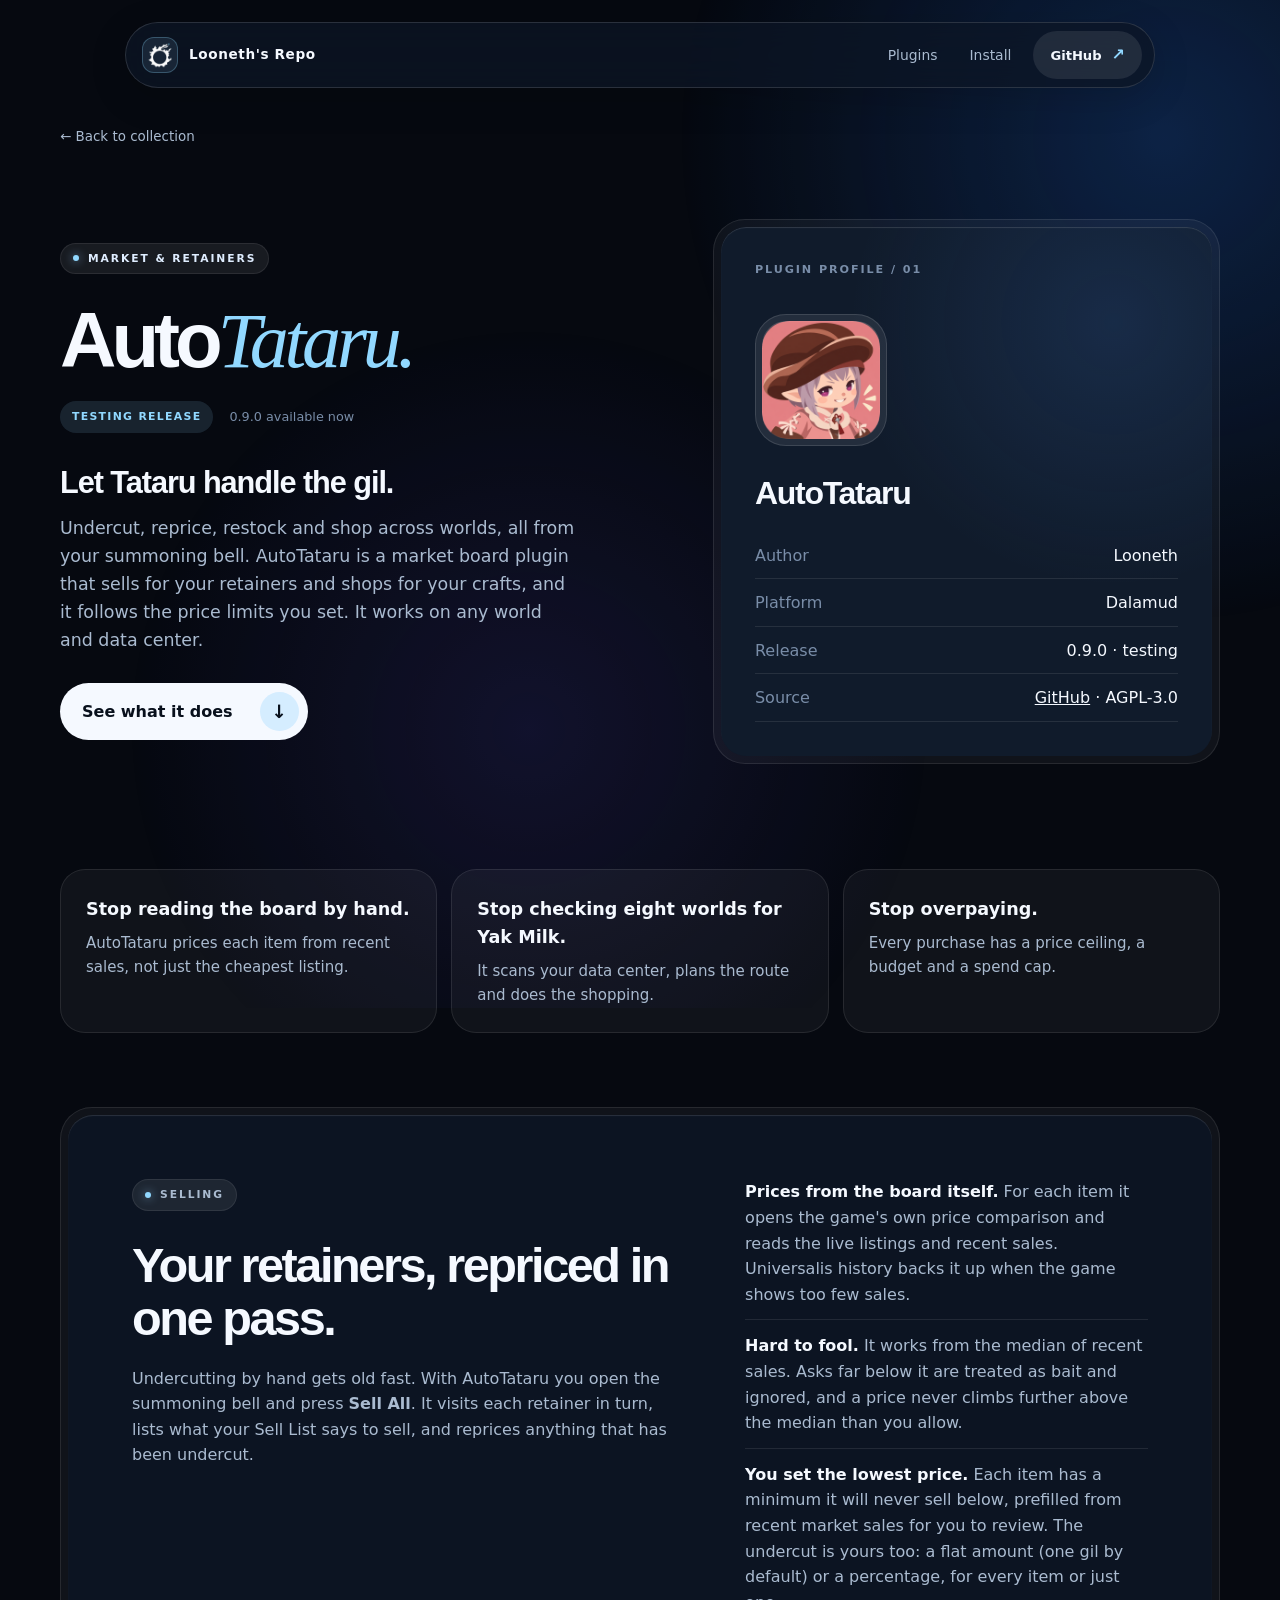
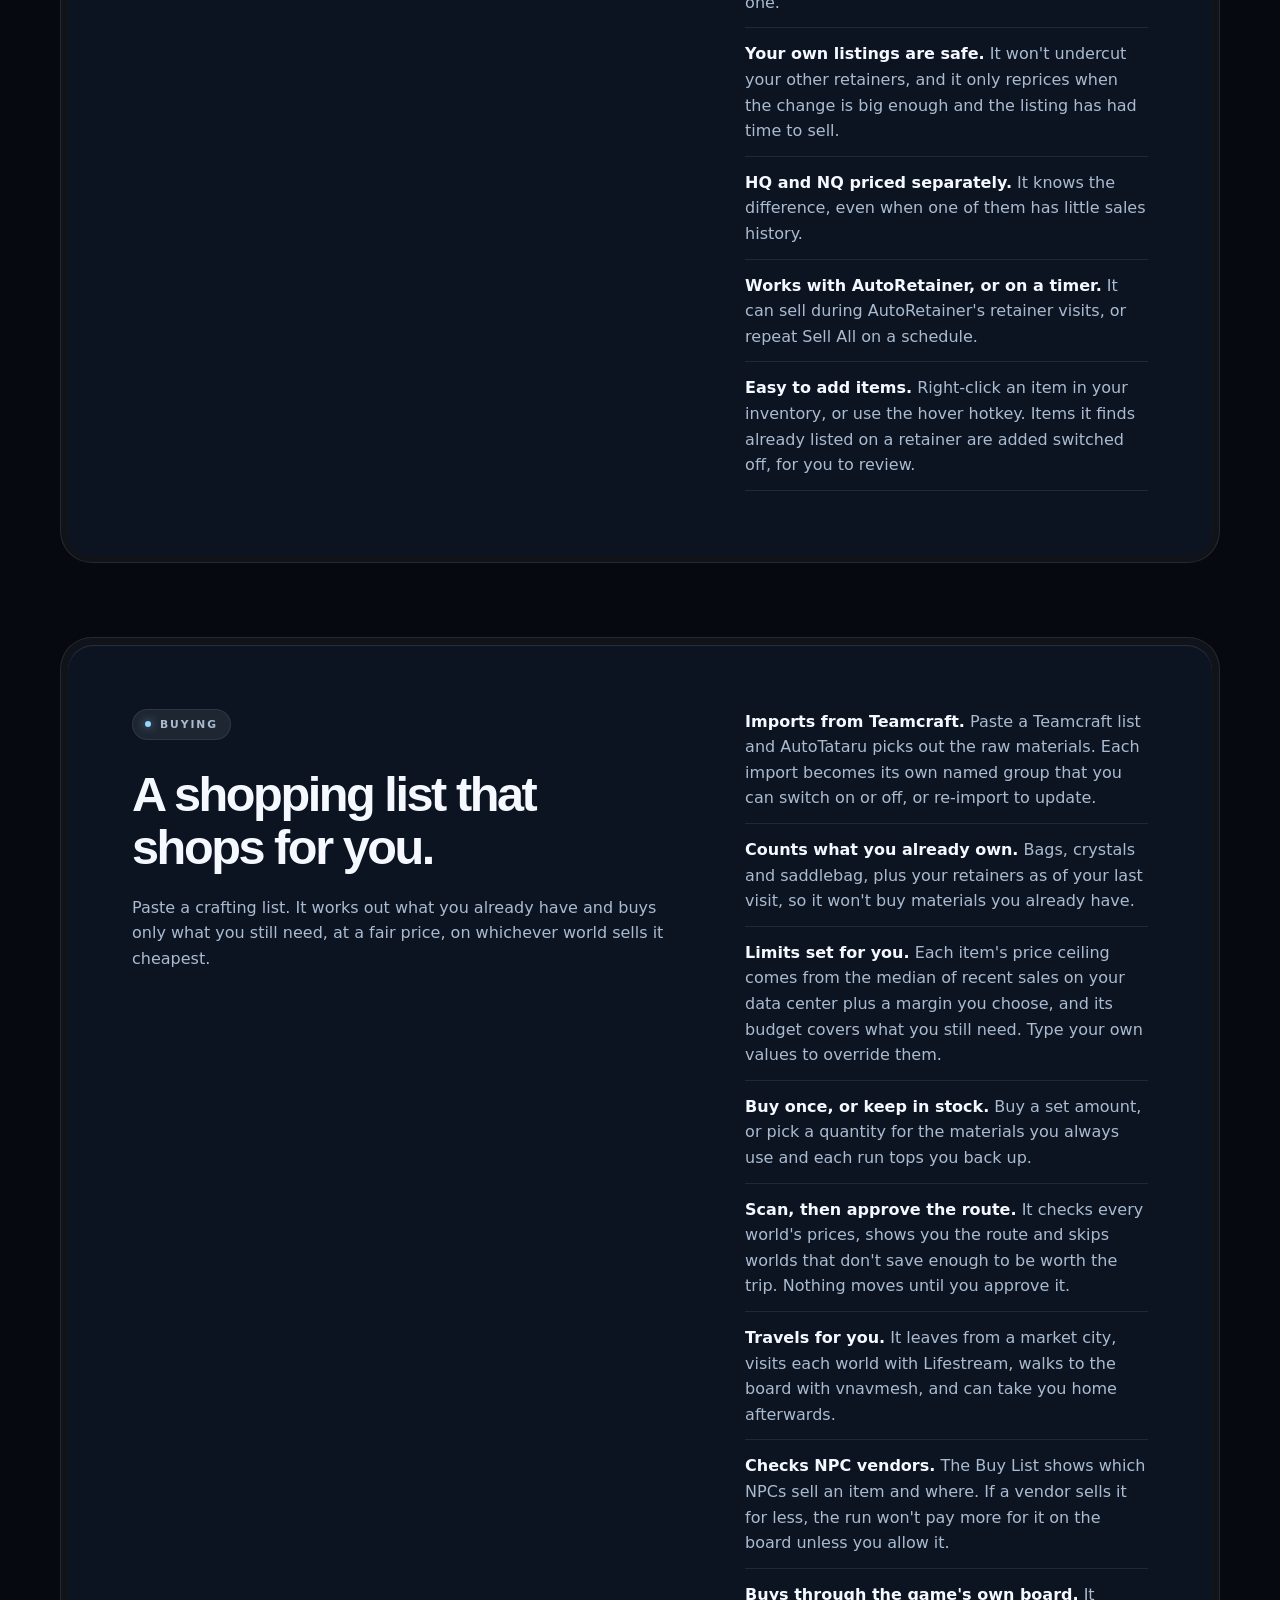
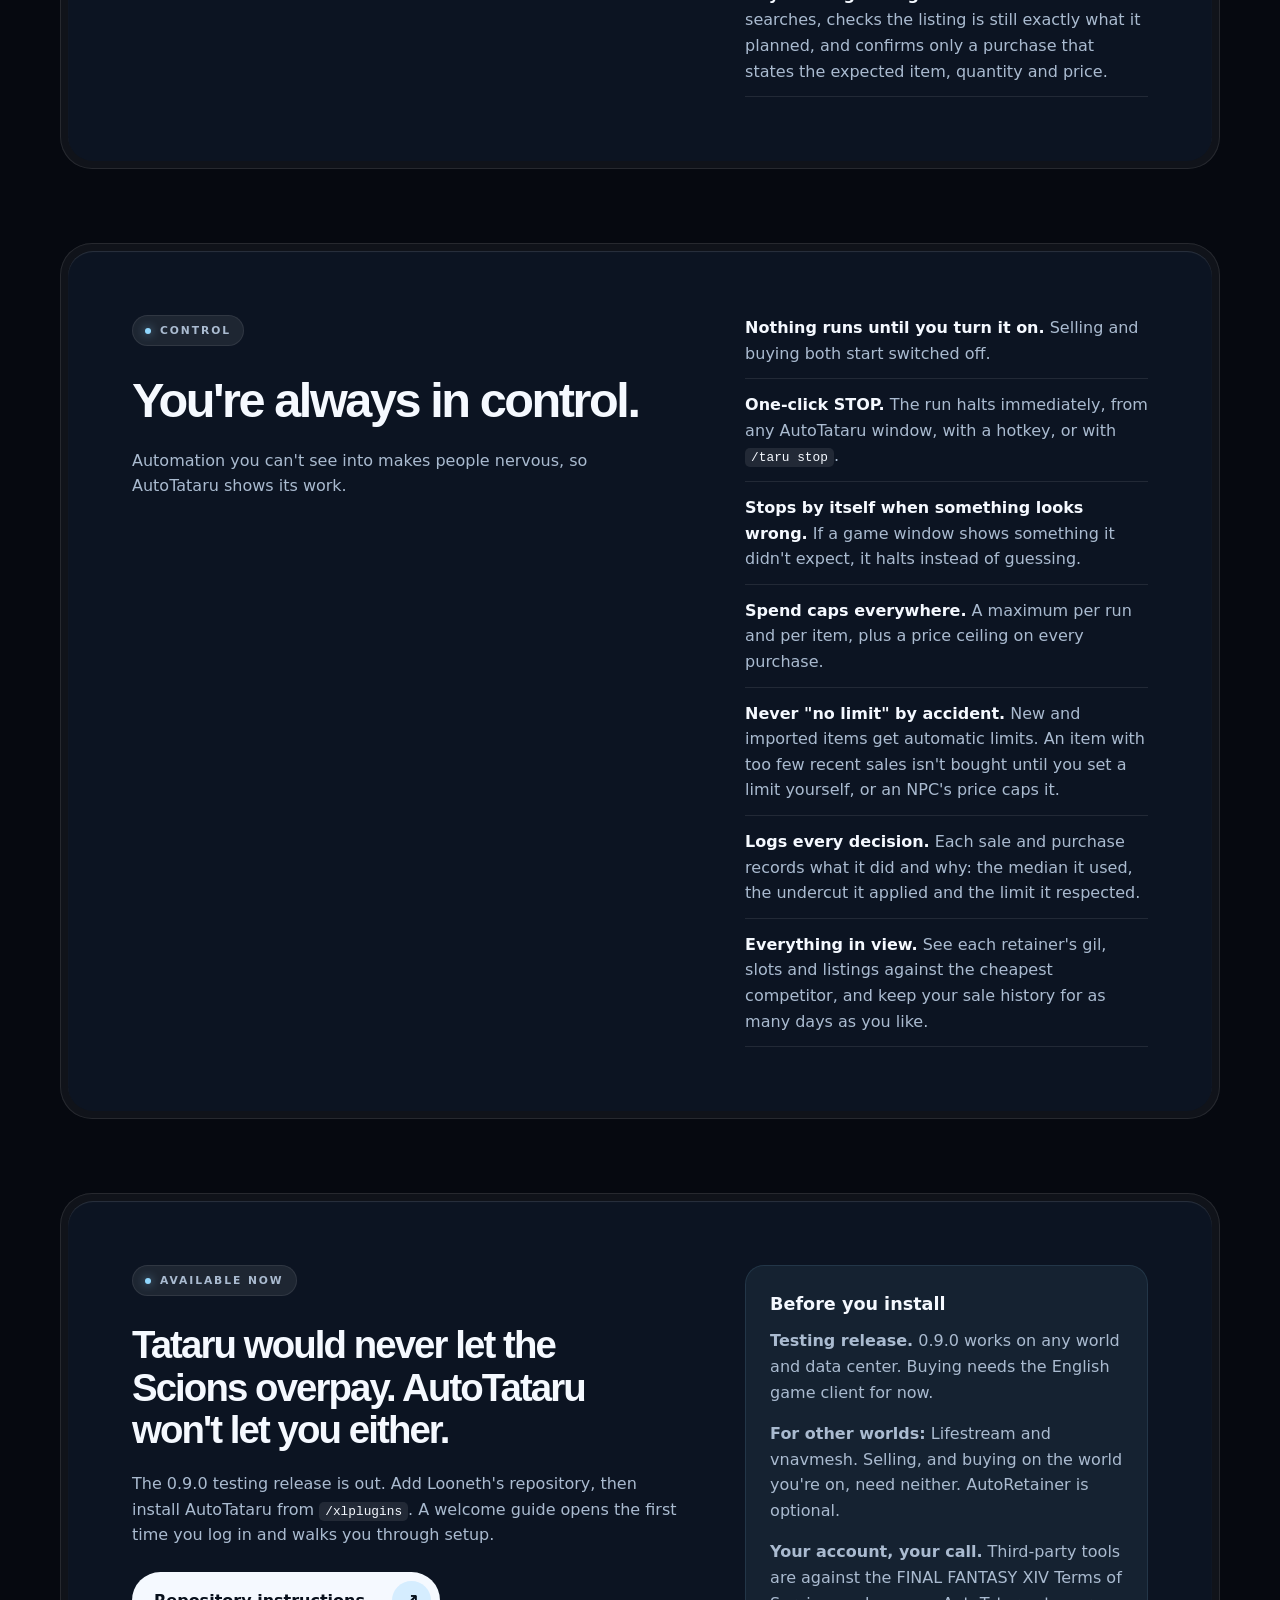
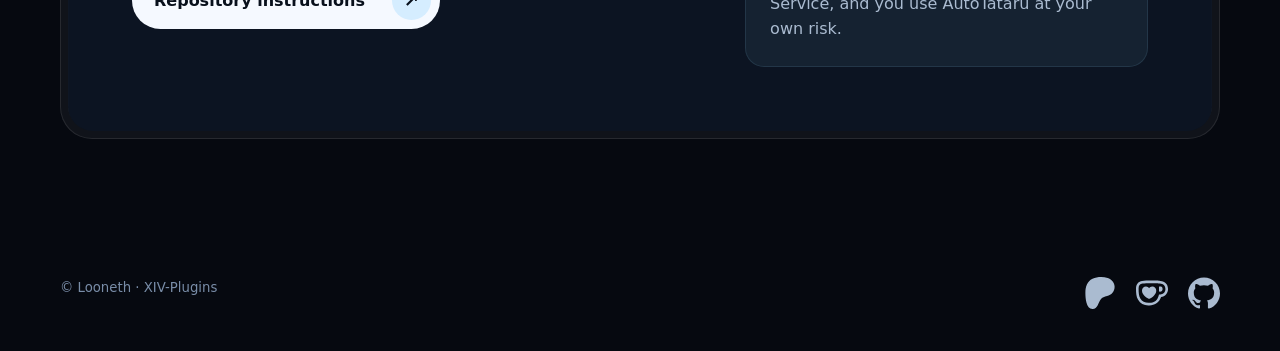
==== commit 7dc92f68: "Publish AutoTataru 0.9.0 Adds AutoTataru to the repository feed and marks the 0.9.0 testing release " ====
--- a/docs/plugins/autotataru/index.html
+++ b/docs/plugins/autotataru/index.html
@@ -4,7 +4,7 @@
   <meta charset="utf-8">
   <meta name="viewport" content="width=device-width, initial-scale=1">
   <meta name="theme-color" content="#060910">
-  <meta name="description" content="AutoTataru is a Dalamud plugin that reprices your retainers from recent sales, imports Teamcraft lists and shops across your data center within the limits you set. Testing release 0.9 coming soon to Looneth's repository.">
+  <meta name="description" content="AutoTataru is a Dalamud plugin that reprices your retainers from recent sales, imports Teamcraft lists and shops across your data center within the limits you set. Testing release 0.9.0 is available from Looneth's repository.">
   <title>AutoTataru · XIV-Plugins</title>
   <link rel="icon" type="image/png" href="../../assets/dalamud.png">
   <link rel="stylesheet" href="../../assets/styles.css">
@@ -25,7 +25,7 @@
       <div class="detail-copy" data-reveal>
         <p class="eyebrow"><span class="eyebrow-point" aria-hidden="true"></span> Market &amp; retainers</p>
         <h1 id="plugin-name">Auto<em>Tataru.</em></h1>
-        <div class="detail-status"><span class="status">Testing release</span><span>0.9.0 coming soon</span></div>
+        <div class="detail-status"><span class="status">Testing release</span><span>0.9.0 available now</span></div>
         <p class="detail-tagline">Let Tataru handle the gil.</p>
         <p class="detail-summary">Undercut, reprice, restock and shop across worlds, all from your summoning bell. AutoTataru is a market board plugin that sells for your retainers and shops for your crafts, and it follows the price limits you set. It works on any world and data center.</p>
         <a class="cta" href="#features"><span>See what it does</span><span class="cta-icon" aria-hidden="true">↓</span></a>
@@ -38,7 +38,7 @@
           <dl id="plugin-profile">
             <div><dt>Author</dt><dd>Looneth</dd></div>
             <div><dt>Platform</dt><dd>Dalamud</dd></div>
-            <div><dt>Release</dt><dd>0.9.0 · coming soon</dd></div>
+            <div><dt>Release</dt><dd>0.9.0 · testing</dd></div>
             <div><dt>Source</dt><dd><a href="https://github.com/EY4O/AutoTataru">GitHub</a> · AGPL-3.0</dd></div>
           </dl>
         </div>
@@ -128,9 +128,9 @@
       <div class="content-shell">
         <div class="content-core">
           <div>
-            <p class="eyebrow"><span class="eyebrow-point" aria-hidden="true"></span> Coming soon</p>
+            <p class="eyebrow"><span class="eyebrow-point" aria-hidden="true"></span> Available now</p>
             <h2 id="release-title" class="closing-title">Tataru would never let the Scions overpay. AutoTataru won't let you either.</h2>
-            <p>The 0.9.0 testing release is on its way. Add Looneth's repository now, and AutoTataru will appear in <kbd>/xlplugins</kbd> as soon as it ships. A welcome guide opens the first time you log in and walks you through setup.</p>
+            <p>The 0.9.0 testing release is out. Add Looneth's repository, then install AutoTataru from <kbd>/xlplugins</kbd>. A welcome guide opens the first time you log in and walks you through setup.</p>
             <a class="cta" href="../../#install"><span>Repository instructions</span><span class="cta-icon" aria-hidden="true">↗</span></a>
           </div>
           <aside class="release-note">
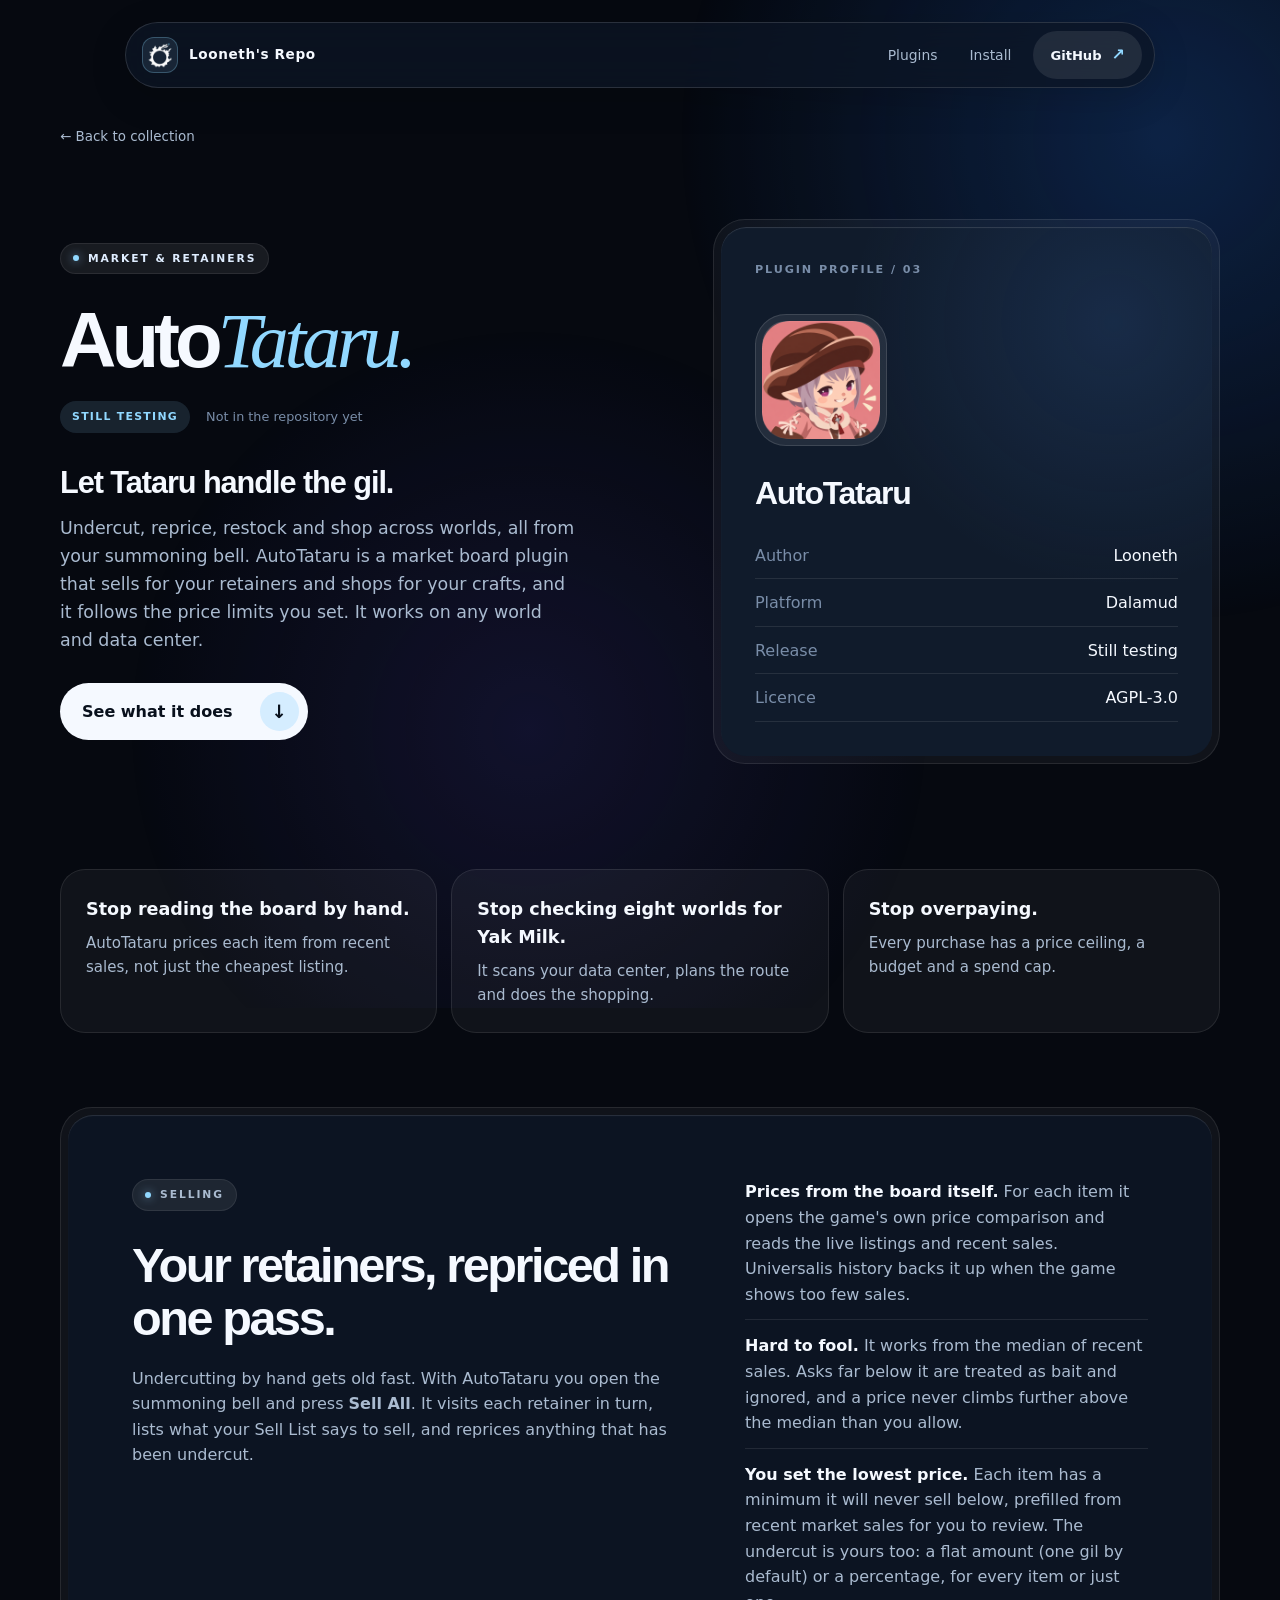
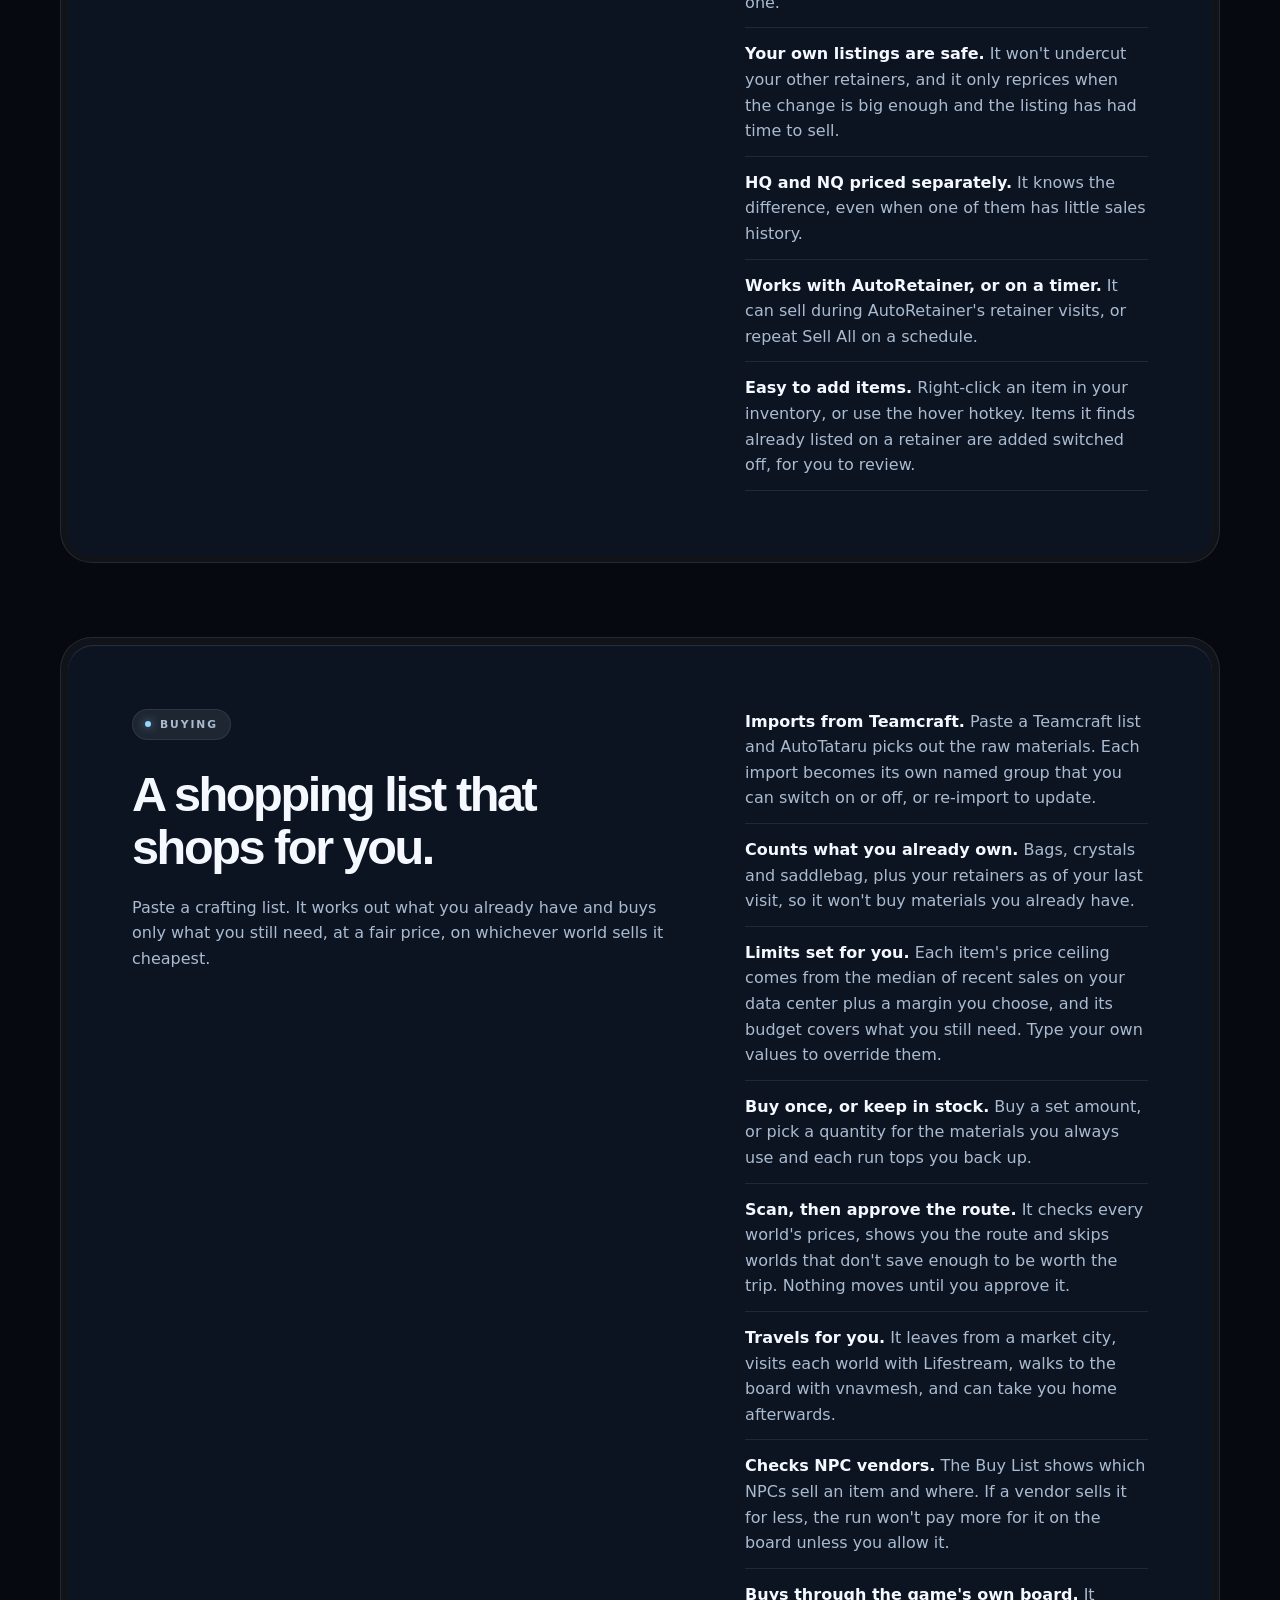
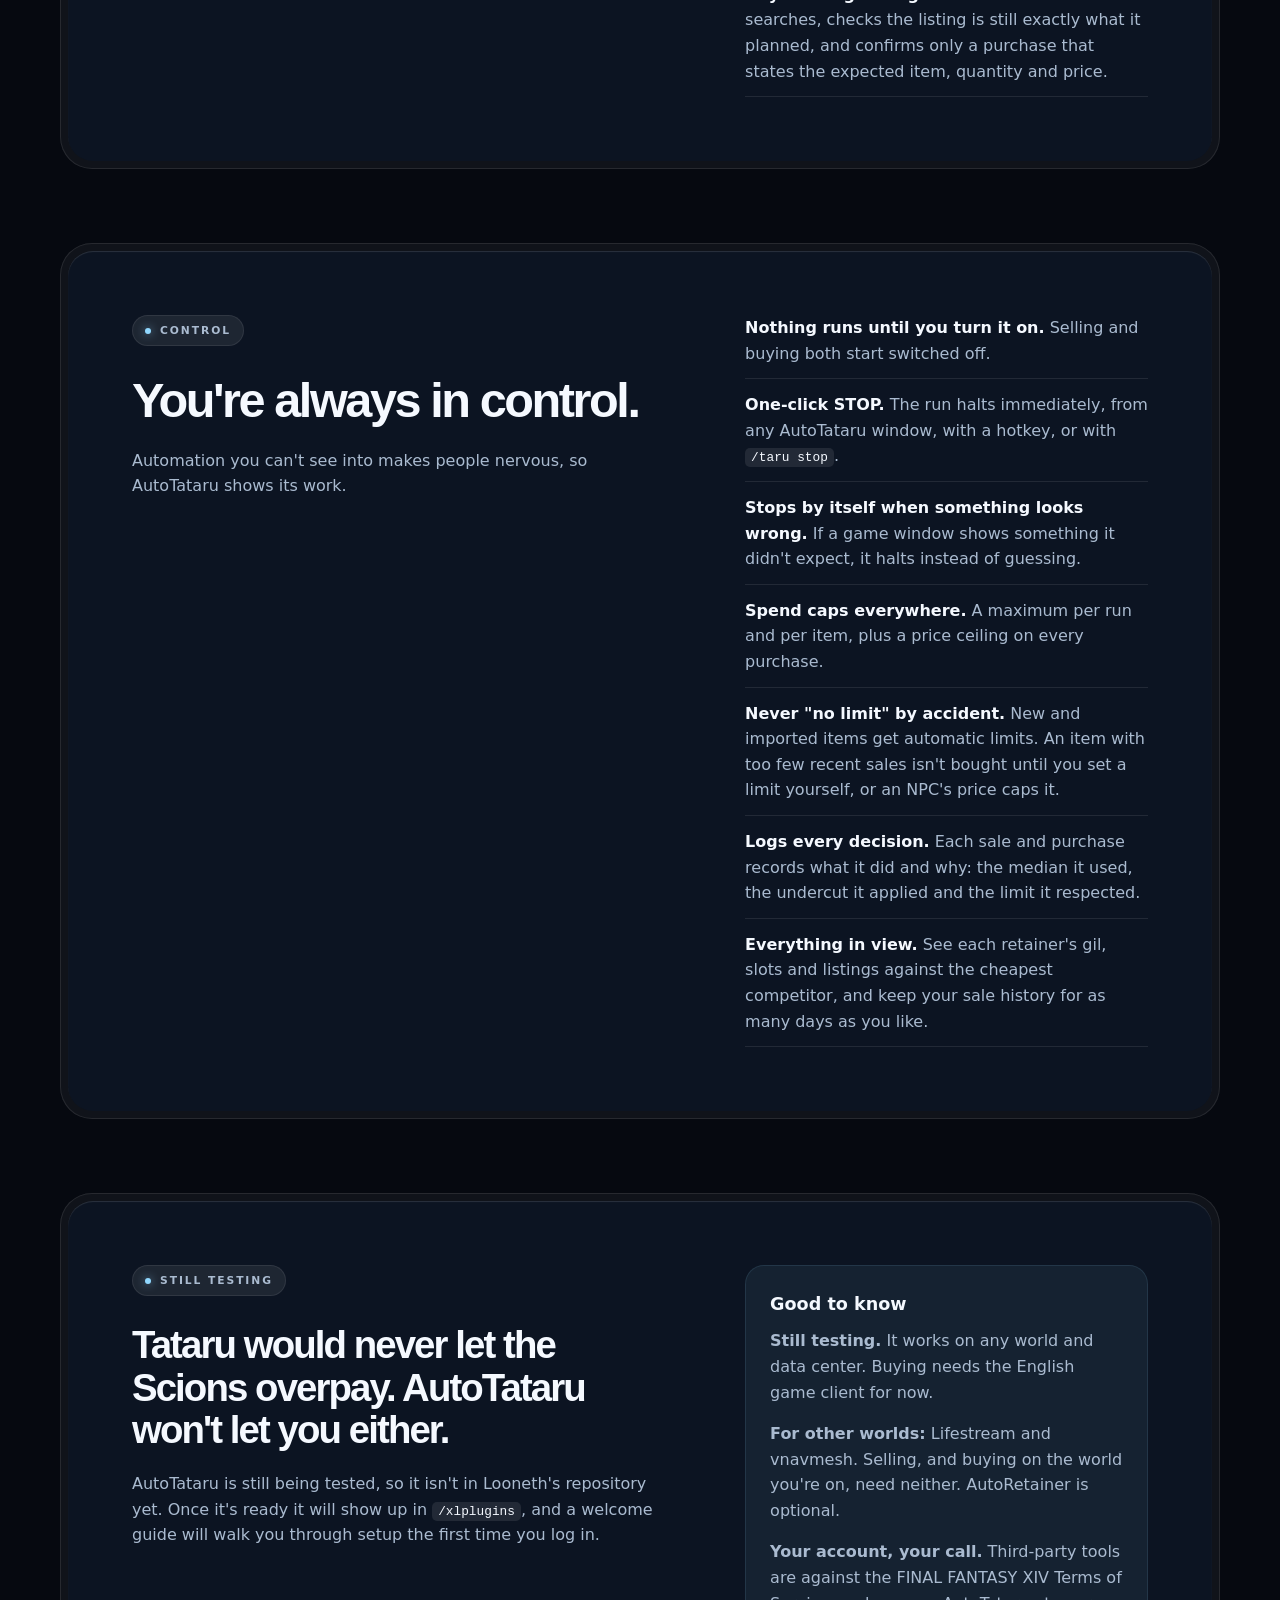
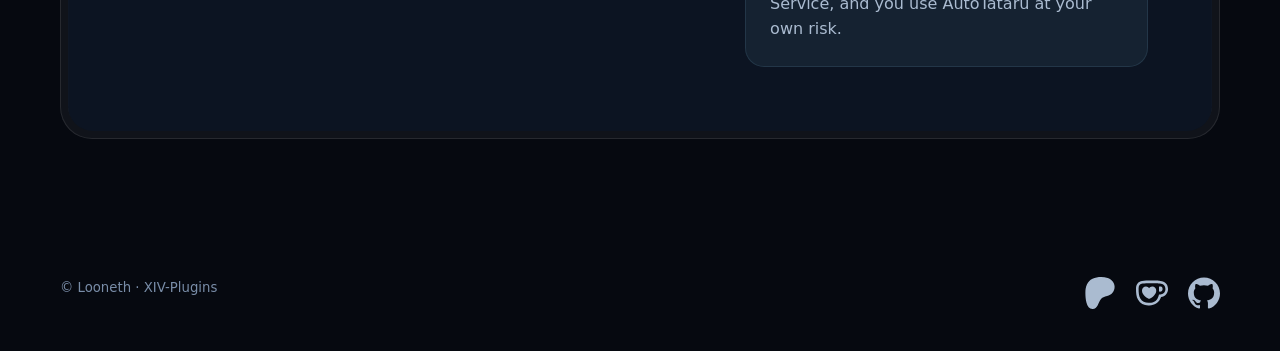
==== commit cb64dcec: "Feature RePlate, and keep AutoTataru out of the feed while it's tested" ====
--- a/docs/plugins/autotataru/index.html
+++ b/docs/plugins/autotataru/index.html
@@ -4,7 +4,7 @@
   <meta charset="utf-8">
   <meta name="viewport" content="width=device-width, initial-scale=1">
   <meta name="theme-color" content="#060910">
-  <meta name="description" content="AutoTataru is a Dalamud plugin that reprices your retainers from recent sales, imports Teamcraft lists and shops across your data center within the limits you set. Testing release 0.9.0 is available from Looneth's repository.">
+  <meta name="description" content="AutoTataru is a Dalamud plugin that reprices your retainers from recent sales, imports Teamcraft lists and shops across your data center within the limits you set. It's still in testing and not in the repository yet.">
   <title>AutoTataru · XIV-Plugins</title>
   <link rel="icon" type="image/png" href="../../assets/dalamud.png">
   <link rel="stylesheet" href="../../assets/styles.css">
@@ -25,21 +25,21 @@
       <div class="detail-copy" data-reveal>
         <p class="eyebrow"><span class="eyebrow-point" aria-hidden="true"></span> Market &amp; retainers</p>
         <h1 id="plugin-name">Auto<em>Tataru.</em></h1>
-        <div class="detail-status"><span class="status">Testing release</span><span>0.9.0 available now</span></div>
+        <div class="detail-status"><span class="status">Still testing</span><span>Not in the repository yet</span></div>
         <p class="detail-tagline">Let Tataru handle the gil.</p>
         <p class="detail-summary">Undercut, reprice, restock and shop across worlds, all from your summoning bell. AutoTataru is a market board plugin that sells for your retainers and shops for your crafts, and it follows the price limits you set. It works on any world and data center.</p>
         <a class="cta" href="#features"><span>See what it does</span><span class="cta-icon" aria-hidden="true">↓</span></a>
       </div>
       <div class="detail-shell" data-reveal>
         <div class="detail-card">
-          <p class="overline">Plugin profile / 01</p>
+          <p class="overline">Plugin profile / 03</p>
           <div class="feature-icon-shell"><div class="feature-icon-core"><img src="../../assets/autotataru-icon.png" alt="AutoTataru icon" width="116" height="116"></div></div>
           <h2>AutoTataru</h2>
           <dl id="plugin-profile">
             <div><dt>Author</dt><dd>Looneth</dd></div>
             <div><dt>Platform</dt><dd>Dalamud</dd></div>
-            <div><dt>Release</dt><dd>0.9.0 · testing</dd></div>
-            <div><dt>Source</dt><dd><a href="https://github.com/EY4O/AutoTataru">GitHub</a> · AGPL-3.0</dd></div>
+            <div><dt>Release</dt><dd>Still testing</dd></div>
+            <div><dt>Licence</dt><dd>AGPL-3.0</dd></div>
           </dl>
         </div>
       </div>
@@ -128,14 +128,13 @@
       <div class="content-shell">
         <div class="content-core">
           <div>
-            <p class="eyebrow"><span class="eyebrow-point" aria-hidden="true"></span> Available now</p>
+            <p class="eyebrow"><span class="eyebrow-point" aria-hidden="true"></span> Still testing</p>
             <h2 id="release-title" class="closing-title">Tataru would never let the Scions overpay. AutoTataru won't let you either.</h2>
-            <p>The 0.9.0 testing release is out. Add Looneth's repository, then install AutoTataru from <kbd>/xlplugins</kbd>. A welcome guide opens the first time you log in and walks you through setup.</p>
-            <a class="cta" href="../../#install"><span>Repository instructions</span><span class="cta-icon" aria-hidden="true">↗</span></a>
+            <p>AutoTataru is still being tested, so it isn't in Looneth's repository yet. Once it's ready it will show up in <kbd>/xlplugins</kbd>, and a welcome guide will walk you through setup the first time you log in.</p>
           </div>
           <aside class="release-note">
-            <h3>Before you install</h3>
-            <p><strong>Testing release.</strong> 0.9.0 works on any world and data center. Buying needs the English game client for now.</p>
+            <h3>Good to know</h3>
+            <p><strong>Still testing.</strong> It works on any world and data center. Buying needs the English game client for now.</p>
             <p><strong>For other worlds:</strong> Lifestream and vnavmesh. Selling, and buying on the world you're on, need neither. AutoRetainer is optional.</p>
             <p><strong>Your account, your call.</strong> Third-party tools are against the FINAL FANTASY XIV Terms of Service, and you use AutoTataru at your own risk.</p>
           </aside>
@@ -173,7 +172,6 @@
         document.getElementById('plugin-profile').append(row);
       } catch { /* No count is better than a wrong one. */ }
     }
-    showDownloads('EY4O/AutoTataru');
     if ('IntersectionObserver' in window && !matchMedia('(prefers-reduced-motion: reduce)').matches) {
       const blocks = document.querySelectorAll('[data-reveal]');
       document.documentElement.classList.add('motion');
--- a/docs/assets/styles.css
+++ b/docs/assets/styles.css
@@ -66,6 +66,7 @@
 .round-link { width: 44px; height: 44px; display: inline-grid; place-items: center; border-radius: 50%; background: var(--text); color: #08101c; text-decoration: none; font-size: 1.3rem; transition: transform .5s cubic-bezier(.32,.72,0,1); }
 .round-link:hover { transform: translate(3px,-3px) scale(1.05); }
 .collection-addition { margin-top: -35px; }
+.collection-addition + .collection-addition { margin-top: 18px; }
 .collection-addition .feature-shell { transform: rotate(-.5deg); }
 .collection-addition .feature-shell:hover { transform: rotate(0) translateY(-4px); }
 .feature-card-addition { min-height: 300px; background: radial-gradient(circle at 18% 50%, rgba(99,89,220,.22), transparent 42%), var(--surface-2); }
